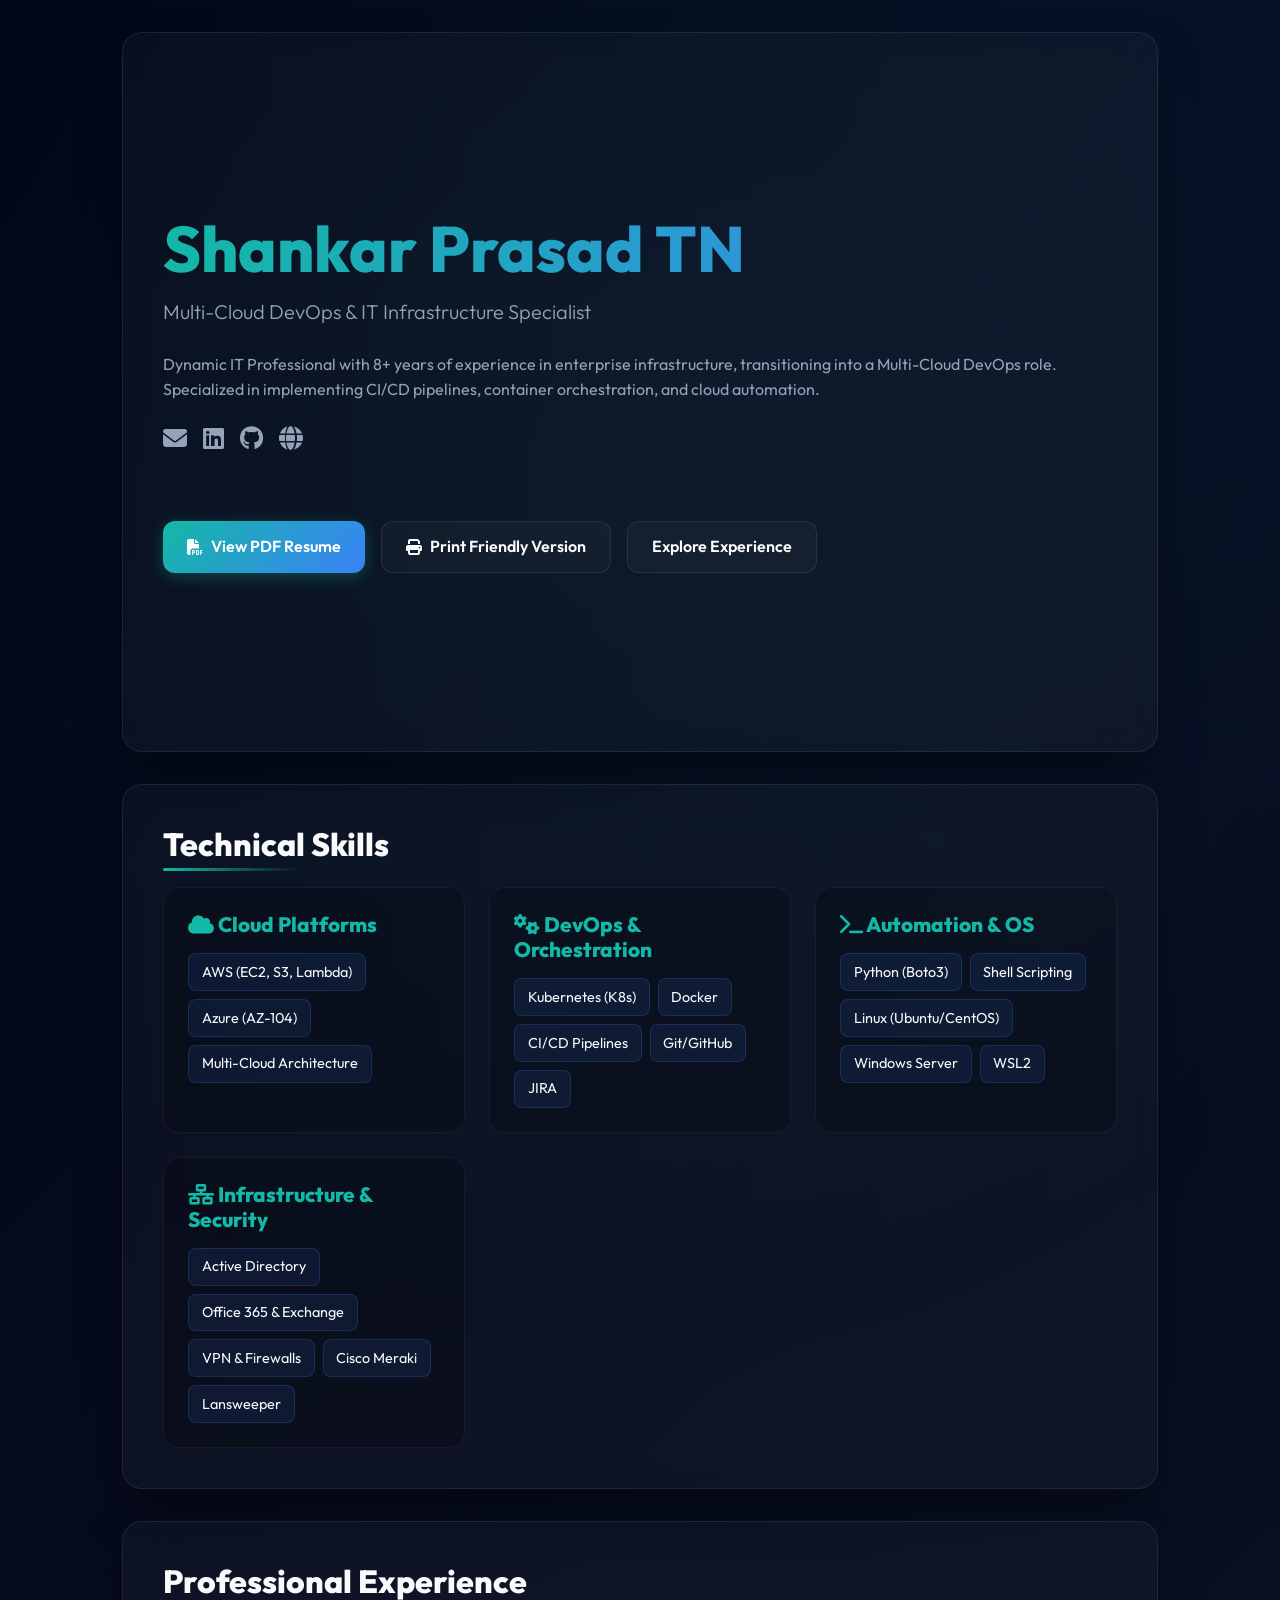
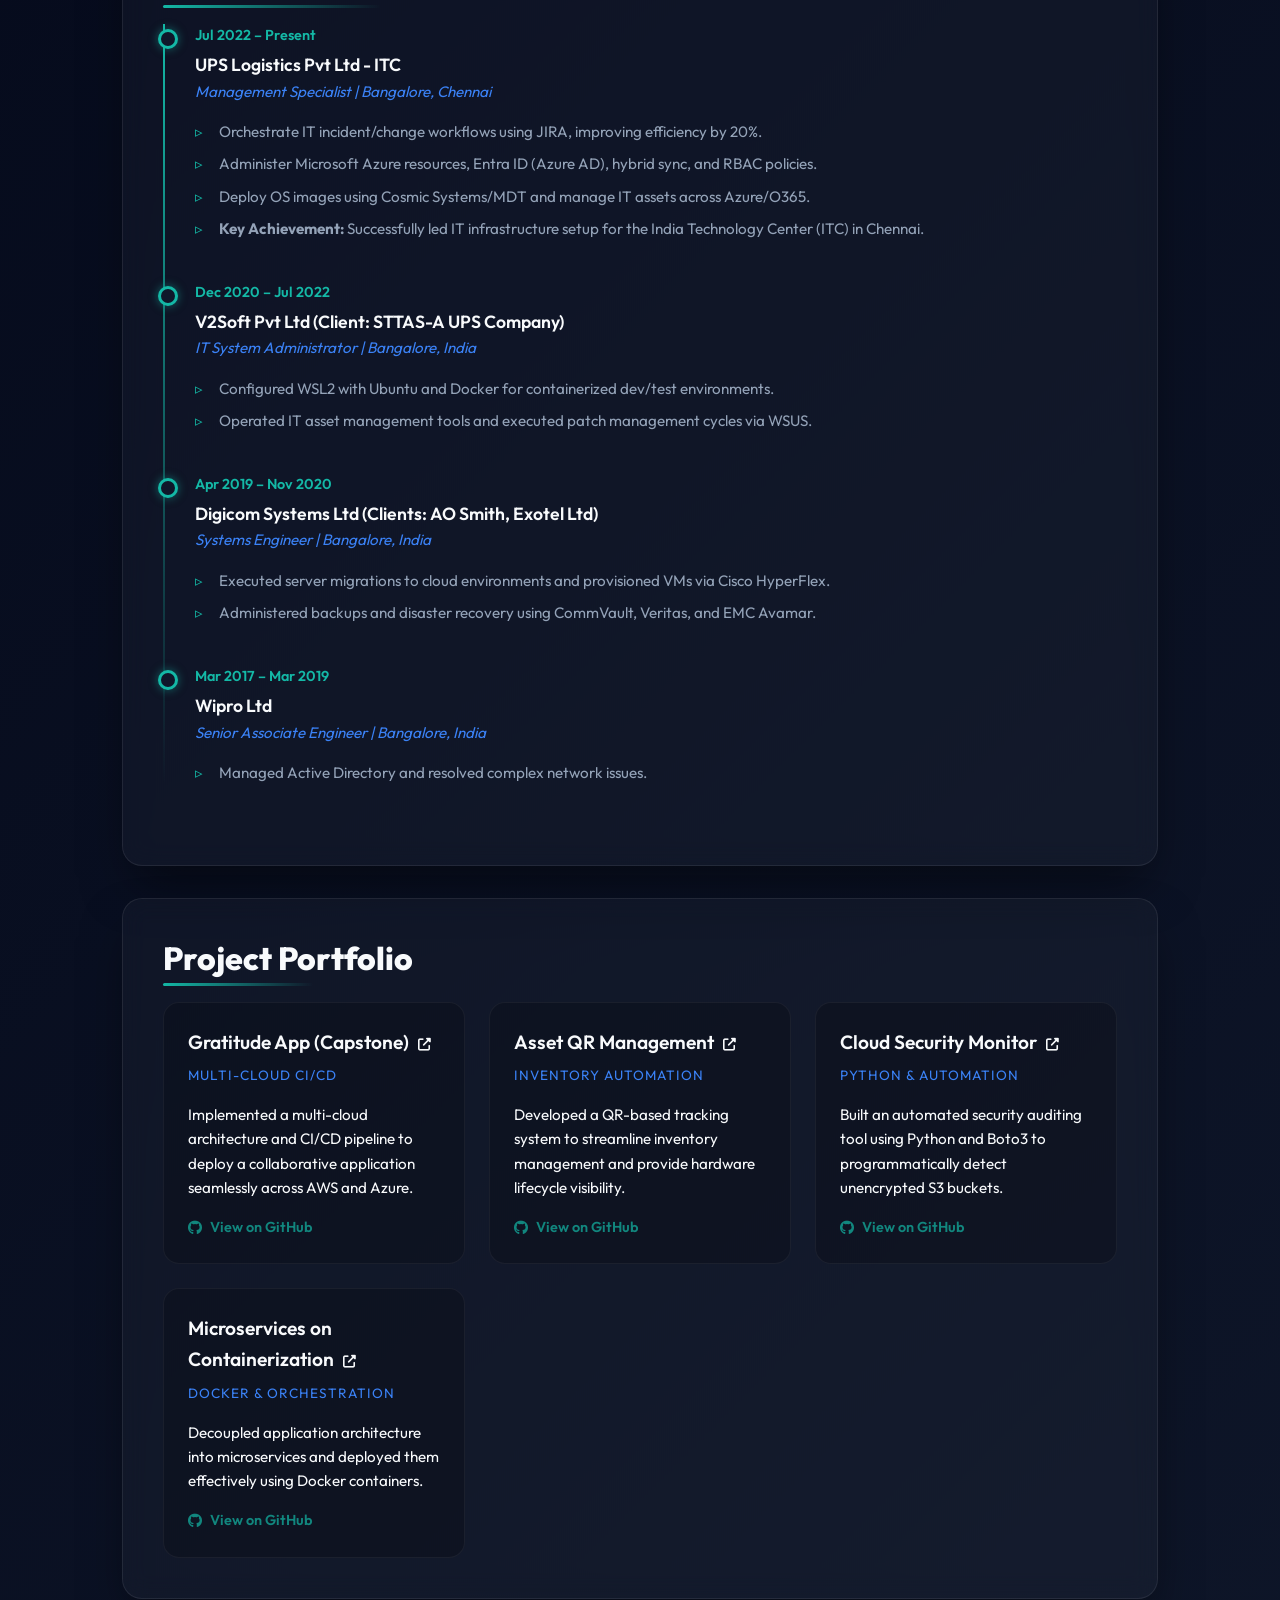
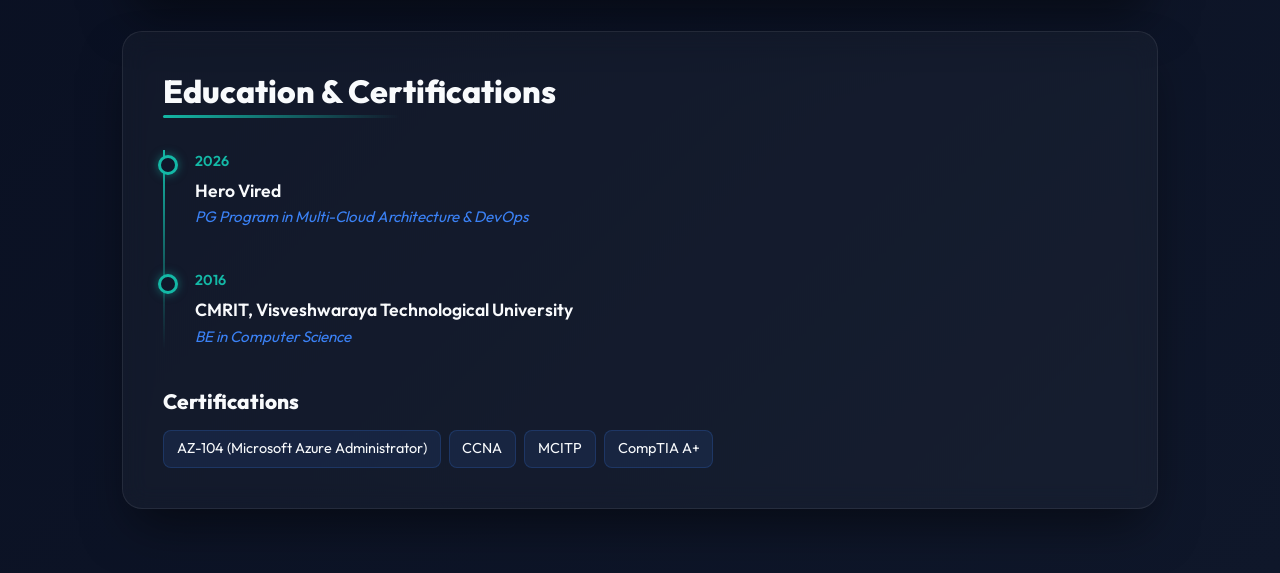
==== index.html @ e8462f3e "feat: add explicit View on GitHub text to project cards" ====
<!DOCTYPE html>
<html lang="en">
<head>
    <meta charset="UTF-8">
    <meta name="viewport" content="width=device-width, initial-scale=1.0">
    <title>Shankar Prasad TN - Multi-Cloud DevOps Professional</title>
    <meta name="description" content="Portfolio and Resume of Shankar Prasad TN, specialized in Multi-Cloud Architecture and DevOps.">
    <link rel="stylesheet" href="style.css">
    <link rel="stylesheet" href="https://cdnjs.cloudflare.com/ajax/libs/font-awesome/6.4.0/css/all.min.css">
</head>
<body>
    <div class="bg-glow"></div>

    <div class="container">
        <!-- Hero Section -->
        <header class="hero glass-card" id="home">
            <h1>Shankar Prasad TN</h1>
            <div class="subtitle">Multi-Cloud DevOps & IT Infrastructure Specialist</div>
            
            <p>Dynamic IT Professional with 8+ years of experience in enterprise infrastructure, transitioning into a Multi-Cloud DevOps role. Specialized in implementing CI/CD pipelines, container orchestration, and cloud automation.</p>
            
            <div class="social-links">
                <a href="mailto:shankarprasadtn@gmail.com" title="Email"><i class="fas fa-envelope"></i></a>
                <a href="https://linkedin.com/in/shankar-prasad-34853288" target="_blank" title="LinkedIn"><i class="fab fa-linkedin"></i></a>
                <a href="https://github.com/shankarprasadtn" target="_blank" title="GitHub"><i class="fab fa-github"></i></a>
                <a href="https://shankarprasadtn.xyz" target="_blank" title="Website"><i class="fas fa-globe"></i></a>
            </div>

            <div class="btn-group">
                <a href="shankar_prasad_resume.pdf" class="btn btn-primary" target="_blank"><i class="fas fa-file-pdf" style="margin-right: 8px;"></i> View PDF Resume</a>
                <a href="printable_resume.html" class="btn btn-secondary" target="_blank"><i class="fas fa-print" style="margin-right: 8px;"></i> Print Friendly Version</a>
                <a href="#experience" class="btn btn-secondary">Explore Experience</a>
            </div>
        </header>

        <!-- Skills Section -->
        <section id="skills" class="glass-card">
            <h2>Technical Skills</h2>
            <div class="skills-grid">
                
                <div class="skill-category">
                    <h3><i class="fas fa-cloud"></i> Cloud Platforms</h3>
                    <div class="skill-list">
                        <span class="skill-tag">AWS (EC2, S3, Lambda)</span>
                        <span class="skill-tag">Azure (AZ-104)</span>
                        <span class="skill-tag">Multi-Cloud Architecture</span>
                    </div>
                </div>

                <div class="skill-category">
                    <h3><i class="fas fa-cogs"></i> DevOps & Orchestration</h3>
                    <div class="skill-list">
                        <span class="skill-tag">Kubernetes (K8s)</span>
                        <span class="skill-tag">Docker</span>
                        <span class="skill-tag">CI/CD Pipelines</span>
                        <span class="skill-tag">Git/GitHub</span>
                        <span class="skill-tag">JIRA</span>
                    </div>
                </div>

                <div class="skill-category">
                    <h3><i class="fas fa-terminal"></i> Automation & OS</h3>
                    <div class="skill-list">
                        <span class="skill-tag">Python (Boto3)</span>
                        <span class="skill-tag">Shell Scripting</span>
                        <span class="skill-tag">Linux (Ubuntu/CentOS)</span>
                        <span class="skill-tag">Windows Server</span>
                        <span class="skill-tag">WSL2</span>
                    </div>
                </div>

                <div class="skill-category">
                    <h3><i class="fas fa-network-wired"></i> Infrastructure & Security</h3>
                    <div class="skill-list">
                        <span class="skill-tag">Active Directory</span>
                        <span class="skill-tag">Office 365 & Exchange</span>
                        <span class="skill-tag">VPN & Firewalls</span>
                        <span class="skill-tag">Cisco Meraki</span>
                        <span class="skill-tag">Lansweeper</span>
                    </div>
                </div>
            </div>
        </section>

        <!-- Experience Timeline -->
        <section id="experience" class="glass-card">
            <h2>Professional Experience</h2>
            <div class="timeline">
                
                <div class="timeline-item">
                    <div class="timeline-date">Jul 2022 – Present</div>
                    <div class="timeline-company">UPS Logistics Pvt Ltd - ITC</div>
                    <div class="timeline-role">Management Specialist | Bangalore, Chennai</div>
                    <ul>
                        <li>Orchestrate IT incident/change workflows using JIRA, improving efficiency by 20%.</li>
                        <li>Administer Microsoft Azure resources, Entra ID (Azure AD), hybrid sync, and RBAC policies.</li>
                        <li>Deploy OS images using Cosmic Systems/MDT and manage IT assets across Azure/O365.</li>
                        <li><strong>Key Achievement:</strong> Successfully led IT infrastructure setup for the India Technology Center (ITC) in Chennai.</li>
                    </ul>
                </div>

                <div class="timeline-item">
                    <div class="timeline-date">Dec 2020 – Jul 2022</div>
                    <div class="timeline-company">V2Soft Pvt Ltd (Client: STTAS-A UPS Company)</div>
                    <div class="timeline-role">IT System Administrator | Bangalore, India</div>
                    <ul>
                        <li>Configured WSL2 with Ubuntu and Docker for containerized dev/test environments.</li>
                        <li>Operated IT asset management tools and executed patch management cycles via WSUS.</li>
                    </ul>
                </div>

                <div class="timeline-item">
                    <div class="timeline-date">Apr 2019 – Nov 2020</div>
                    <div class="timeline-company">Digicom Systems Ltd (Clients: AO Smith, Exotel Ltd)</div>
                    <div class="timeline-role">Systems Engineer | Bangalore, India</div>
                    <ul>
                        <li>Executed server migrations to cloud environments and provisioned VMs via Cisco HyperFlex.</li>
                        <li>Administered backups and disaster recovery using CommVault, Veritas, and EMC Avamar.</li>
                    </ul>
                </div>

                <div class="timeline-item">
                    <div class="timeline-date">Mar 2017 – Mar 2019</div>
                    <div class="timeline-company">Wipro Ltd</div>
                    <div class="timeline-role">Senior Associate Engineer | Bangalore, India</div>
                    <ul>
                        <li>Managed Active Directory and resolved complex network issues.</li>
                    </ul>
                </div>

            </div>
        </section>

        <!-- Projects Section -->
        <section id="projects" class="glass-card">
            <h2>Project Portfolio</h2>
            <div class="projects-grid">
                
                <a href="https://github.com/shankarprasadtn/Capstone_GratitudeAPP" target="_blank" class="project-link">
                    <div class="project-card">
                        <div class="project-title">Gratitude App (Capstone) <i class="fas fa-external-link-alt" style="font-size: 0.8rem; margin-left: 5px;"></i></div>
                        <div class="project-tech">Multi-Cloud CI/CD</div>
                        <div class="project-desc">Implemented a multi-cloud architecture and CI/CD pipeline to deploy a collaborative application seamlessly across AWS and Azure.</div>
                        <div class="project-footer"><i class="fab fa-github"></i> View on GitHub</div>
                    </div>
                </a>

                <a href="https://github.com/shankarprasadtn/asset_QR_V1.2.3_final" target="_blank" class="project-link">
                    <div class="project-card">
                        <div class="project-title">Asset QR Management <i class="fas fa-external-link-alt" style="font-size: 0.8rem; margin-left: 5px;"></i></div>
                        <div class="project-tech">Inventory Automation</div>
                        <div class="project-desc">Developed a QR-based tracking system to streamline inventory management and provide hardware lifecycle visibility.</div>
                        <div class="project-footer"><i class="fab fa-github"></i> View on GitHub</div>
                    </div>
                </a>

                <a href="https://github.com/shankarprasadtn/Monitor-Unencrypted-S3-Buckets-Using-AWS-Lambda-and-Boto3" target="_blank" class="project-link">
                    <div class="project-card">
                        <div class="project-title">Cloud Security Monitor <i class="fas fa-external-link-alt" style="font-size: 0.8rem; margin-left: 5px;"></i></div>
                        <div class="project-tech">Python & Automation</div>
                        <div class="project-desc">Built an automated security auditing tool using Python and Boto3 to programmatically detect unencrypted S3 buckets.</div>
                        <div class="project-footer"><i class="fab fa-github"></i> View on GitHub</div>
                    </div>
                </a>

                <a href="https://github.com/shankarprasadtn/Microservices-on-Containerization" target="_blank" class="project-link">
                    <div class="project-card">
                        <div class="project-title">Microservices on Containerization <i class="fas fa-external-link-alt" style="font-size: 0.8rem; margin-left: 5px;"></i></div>
                        <div class="project-tech">Docker & Orchestration</div>
                        <div class="project-desc">Decoupled application architecture into microservices and deployed them effectively using Docker containers.</div>
                        <div class="project-footer"><i class="fab fa-github"></i> View on GitHub</div>
                    </div>
                </a>

            </div>
        </section>

        <!-- Education -->
        <section id="education" class="glass-card">
            <h2>Education & Certifications</h2>
            <div class="timeline" style="margin-top: 1rem;">
                <div class="timeline-item">
                    <div class="timeline-date">2026</div>
                    <div class="timeline-company">Hero Vired</div>
                    <div class="timeline-role">PG Program in Multi-Cloud Architecture & DevOps</div>
                </div>
                <div class="timeline-item">
                    <div class="timeline-date">2016</div>
                    <div class="timeline-company">CMRIT, Visveshwaraya Technological University</div>
                    <div class="timeline-role">BE in Computer Science</div>
                </div>
            </div>
            
            <h3 style="margin-top: 1.5rem; margin-bottom: 1rem;">Certifications</h3>
            <div class="skill-list">
                <span class="skill-tag">AZ-104 (Microsoft Azure Administrator)</span>
                <span class="skill-tag">CCNA</span>
                <span class="skill-tag">MCITP</span>
                <span class="skill-tag">CompTIA A+</span>
            </div>
        </section>

    </div>
</body>
</html>
---- style.css ----
@import url('https://fonts.googleapis.com/css2?family=Outfit:wght@300;400;600;800&display=swap');

:root {
    --bg-dark: #0f172a;
    --bg-darker: #020617;
    --accent-primary: #14b8a6;
    --accent-secondary: #3b82f6;
    --text-main: #f8fafc;
    --text-muted: #94a3b8;
    --glass-bg: rgba(255, 255, 255, 0.03);
    --glass-border: rgba(255, 255, 255, 0.08);
}

* {
    margin: 0;
    padding: 0;
    box-sizing: border-box;
}

body {
    font-family: 'Outfit', sans-serif;
    background: linear-gradient(135deg, var(--bg-darker) 0%, var(--bg-dark) 100%);
    color: var(--text-main);
    line-height: 1.6;
    min-height: 100vh;
    overflow-x: hidden;
}

/* Background animated glow */
.bg-glow {
    position: fixed;
    top: -50%;
    left: -50%;
    width: 200%;
    height: 200%;
    background: radial-gradient(circle at 50% 50%, rgba(20, 184, 166, 0.05), transparent 60%),
                radial-gradient(circle at 80% 20%, rgba(59, 130, 246, 0.05), transparent 50%);
    z-index: -1;
    pointer-events: none;
    animation: pulseGlow 15s ease-in-out infinite alternate;
}

@keyframes pulseGlow {
    0% { transform: scale(1); }
    100% { transform: scale(1.1); }
}

.container {
    max-width: 1100px;
    margin: 0 auto;
    padding: 2rem;
}

/* Glassmorphism Cards */
.glass-card {
    background: var(--glass-bg);
    backdrop-filter: blur(12px);
    -webkit-backdrop-filter: blur(12px);
    border: 1px solid var(--glass-border);
    border-radius: 20px;
    padding: 2.5rem;
    margin-bottom: 2rem;
    box-shadow: 0 25px 50px -12px rgba(0, 0, 0, 0.5);
    transition: transform 0.3s ease, box-shadow 0.3s ease;
}

.glass-card:hover {
    transform: translateY(-5px);
    box-shadow: 0 30px 60px -12px rgba(0, 0, 0, 0.6);
    border-color: rgba(255, 255, 255, 0.15);
}

/* Typography */
h1, h2, h3 {
    font-weight: 800;
    line-height: 1.2;
}

h1 {
    font-size: 4rem;
    background: linear-gradient(to right, var(--accent-primary), var(--accent-secondary));
    -webkit-background-clip: text;
    -webkit-text-fill-color: transparent;
    margin-bottom: 0.5rem;
}

h2 {
    font-size: 2rem;
    margin-bottom: 1.5rem;
    display: inline-block;
    position: relative;
}

h2::after {
    content: '';
    position: absolute;
    bottom: -8px;
    left: 0;
    width: 60%;
    height: 3px;
    background: linear-gradient(to right, var(--accent-primary), transparent);
    border-radius: 2px;
}

h3 {
    font-size: 1.3rem;
    color: var(--text-main);
    margin-bottom: 0.25rem;
}

.subtitle {
    font-size: 1.25rem;
    color: var(--text-muted);
    font-weight: 300;
    margin-bottom: 1.5rem;
}

p {
    color: var(--text-muted);
    margin-bottom: 1rem;
}

/* Buttons and Links */
.btn-group {
    display: flex;
    gap: 1rem;
    margin-top: 2rem;
}

.btn {
    display: inline-flex;
    align-items: center;
    padding: 0.75rem 1.5rem;
    border-radius: 12px;
    font-weight: 600;
    text-decoration: none;
    transition: all 0.3s ease;
    cursor: pointer;
}

.btn-primary {
    background: linear-gradient(135deg, var(--accent-primary), var(--accent-secondary));
    color: white;
    border: none;
    box-shadow: 0 4px 15px rgba(20, 184, 166, 0.3);
}

.btn-primary:hover {
    box-shadow: 0 8px 25px rgba(20, 184, 166, 0.5);
    transform: translateY(-2px);
}

.btn-secondary {
    background: var(--glass-bg);
    color: var(--text-main);
    border: 1px solid var(--glass-border);
}

.btn-secondary:hover {
    background: rgba(255, 255, 255, 0.08);
    transform: translateY(-2px);
}

/* Social Links */
.social-links {
    display: flex;
    gap: 1rem;
    margin-bottom: 2rem;
}

.social-links a {
    color: var(--text-muted);
    font-size: 1.5rem;
    transition: color 0.3s ease;
    text-decoration: none;
}

.social-links a:hover {
    color: var(--accent-primary);
}

/* Header Section */
.hero {
    display: flex;
    flex-direction: column;
    justify-content: center;
    min-height: 80vh;
}

/* Skills Grid */
.skills-grid {
    display: grid;
    grid-template-columns: repeat(auto-fill, minmax(300px, 1fr));
    gap: 1.5rem;
}

.skill-category {
    background: rgba(0, 0, 0, 0.2);
    padding: 1.5rem;
    border-radius: 16px;
    border: 1px solid rgba(255,255,255,0.05);
}

.skill-category h3 {
    margin-bottom: 1rem;
    color: var(--accent-primary);
}

.skill-list {
    display: flex;
    flex-wrap: wrap;
    gap: 0.5rem;
}

.skill-tag {
    background: rgba(59, 130, 246, 0.1);
    color: var(--text-main);
    padding: 0.4rem 0.8rem;
    border-radius: 8px;
    font-size: 0.9rem;
    border: 1px solid rgba(59, 130, 246, 0.2);
    transition: all 0.3s ease;
}

.skill-tag:hover {
    background: rgba(59, 130, 246, 0.3);
    transform: translateY(-2px);
}

/* Timeline */
.timeline {
    position: relative;
    padding-left: 2rem;
}

.timeline::before {
    content: '';
    position: absolute;
    left: 0;
    top: 0;
    bottom: 0;
    width: 2px;
    background: linear-gradient(to bottom, var(--accent-primary), transparent);
}

.timeline-item {
    position: relative;
    margin-bottom: 2.5rem;
}

.timeline-item::before {
    content: '';
    position: absolute;
    left: -37px;
    top: 5px;
    width: 14px;
    height: 14px;
    border-radius: 50%;
    background: var(--bg-dark);
    border: 3px solid var(--accent-primary);
    box-shadow: 0 0 10px rgba(20, 184, 166, 0.5);
}

.timeline-date {
    font-size: 0.9rem;
    color: var(--accent-primary);
    font-weight: 600;
    margin-bottom: 0.25rem;
}

.timeline-company {
    color: var(--text-main);
    font-weight: 600;
    font-size: 1.1rem;
}

.timeline-role {
    color: var(--accent-secondary);
    font-size: 0.95rem;
    margin-bottom: 1rem;
    font-style: italic;
}

.timeline-item ul {
    list-style-type: none;
    color: var(--text-muted);
}

.timeline-item ul li {
    position: relative;
    padding-left: 1.5rem;
    margin-bottom: 0.5rem;
    font-size: 0.95rem;
}

.timeline-item ul li::before {
    content: '▹';
    position: absolute;
    left: 0;
    color: var(--accent-primary);
}

/* Projects Grid */
.projects-grid {
    display: grid;
    grid-template-columns: repeat(auto-fill, minmax(300px, 1fr));
    gap: 1.5rem;
}

.project-link {
    text-decoration: none;
    color: inherit;
    display: block;
    height: 100%;
}

.project-card {
    background: rgba(0, 0, 0, 0.2);
    padding: 1.5rem;
    border-radius: 16px;
    border: 1px solid rgba(255,255,255,0.05);
    transition: all 0.4s cubic-bezier(0.175, 0.885, 0.32, 1.275);
    height: 100%;
    display: flex;
    flex-direction: column;
}

.project-card:hover {
    transform: translateY(-8px) scale(1.02);
    border-color: var(--accent-primary);
    background: rgba(0, 0, 0, 0.5);
    box-shadow: 0 15px 35px -10px rgba(20, 184, 166, 0.5), 0 0 20px rgba(20, 184, 166, 0.2) inset;
}

.project-title {
    color: var(--text-main);
    font-size: 1.2rem;
    font-weight: 600;
    margin-bottom: 0.5rem;
}

.project-tech {
    color: var(--accent-secondary);
    font-size: 0.85rem;
    margin-bottom: 1rem;
    text-transform: uppercase;
    letter-spacing: 1px;
}

.project-desc {
    font-size: 0.95rem;
    flex-grow: 1;
}

.project-footer {
    margin-top: auto;
    padding-top: 1rem;
    font-size: 0.9rem;
    color: var(--accent-primary);
    font-weight: 600;
    display: flex;
    align-items: center;
    gap: 0.5rem;
    opacity: 0.7;
    transition: opacity 0.3s ease;
}

.project-card:hover .project-footer {
    opacity: 1;
    text-shadow: 0 0 8px rgba(20, 184, 166, 0.4);
}

/* Responsive */
@media (max-width: 768px) {
    h1 {
        font-size: 2.5rem;
    }
    
    .container {
        padding: 1rem;
    }
    
    .glass-card {
        padding: 1.5rem;
    }
    
    .btn-group {
        flex-direction: column;
    }
}
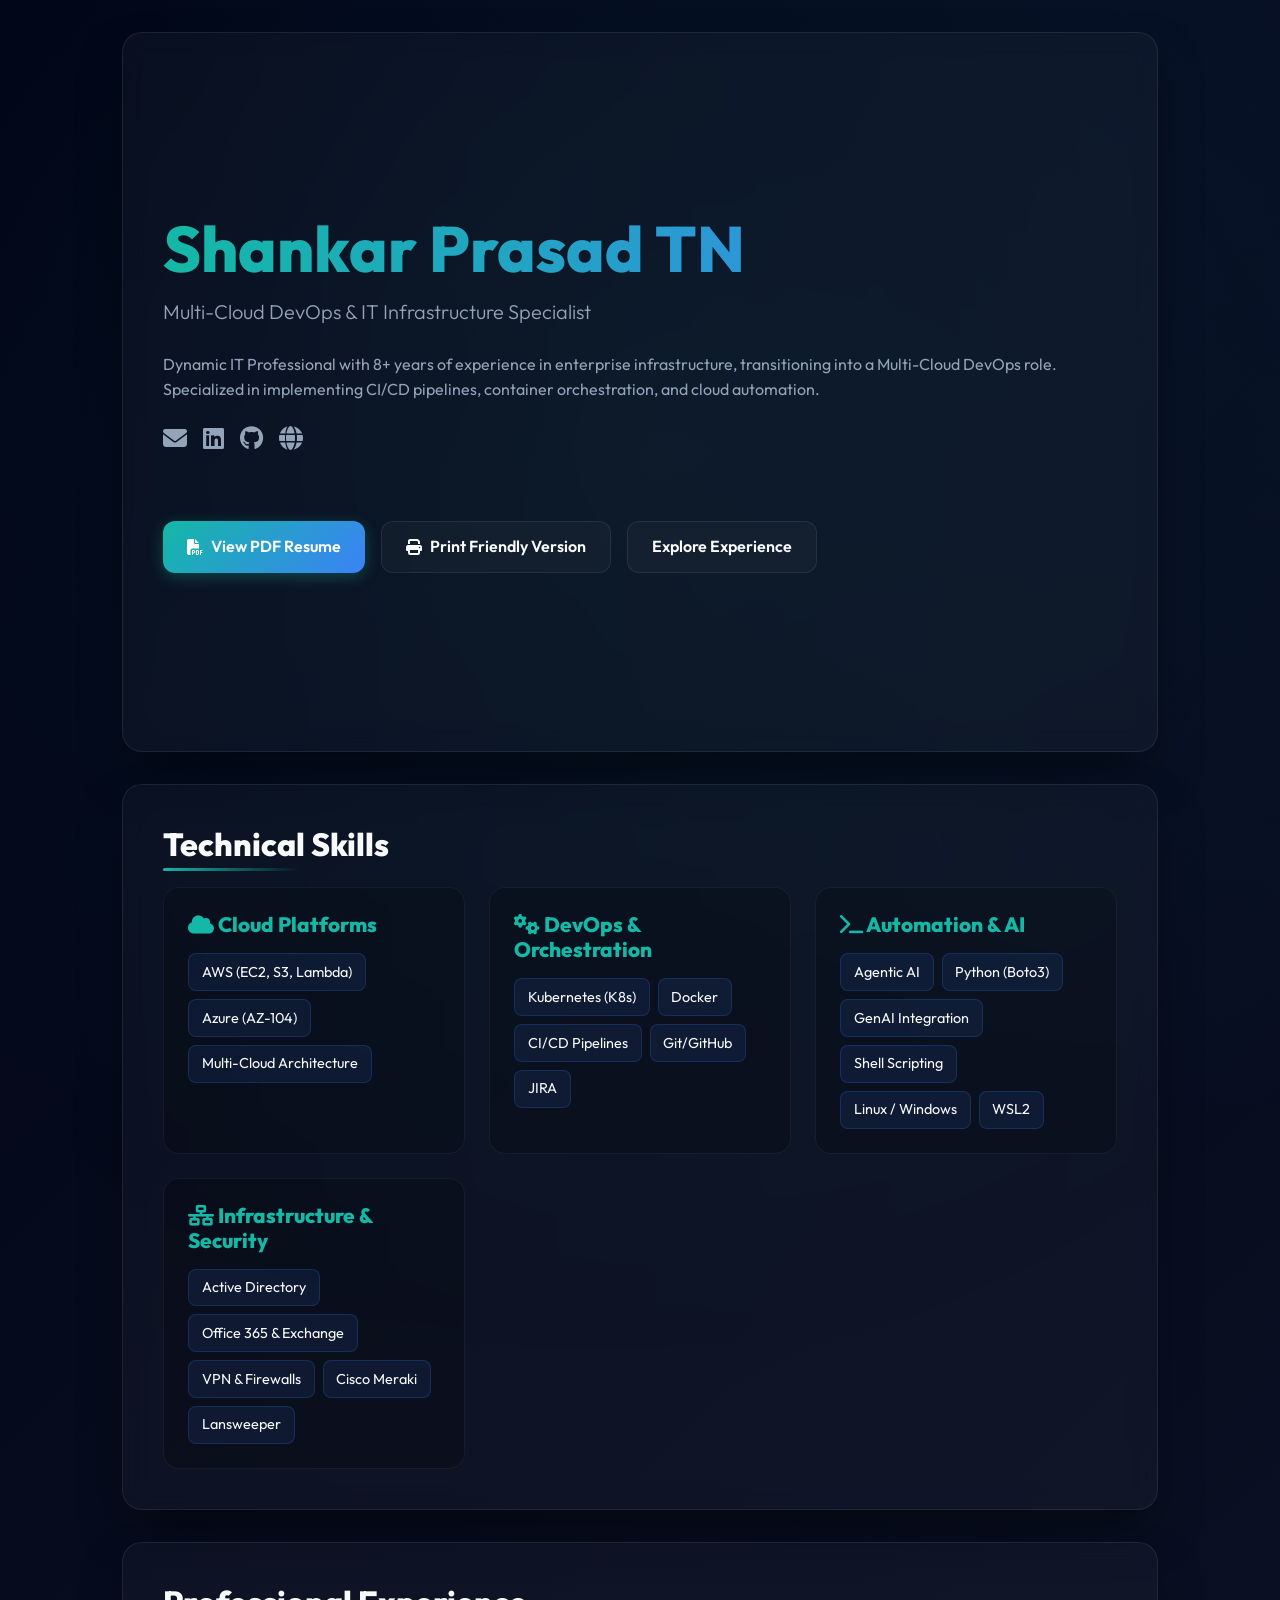
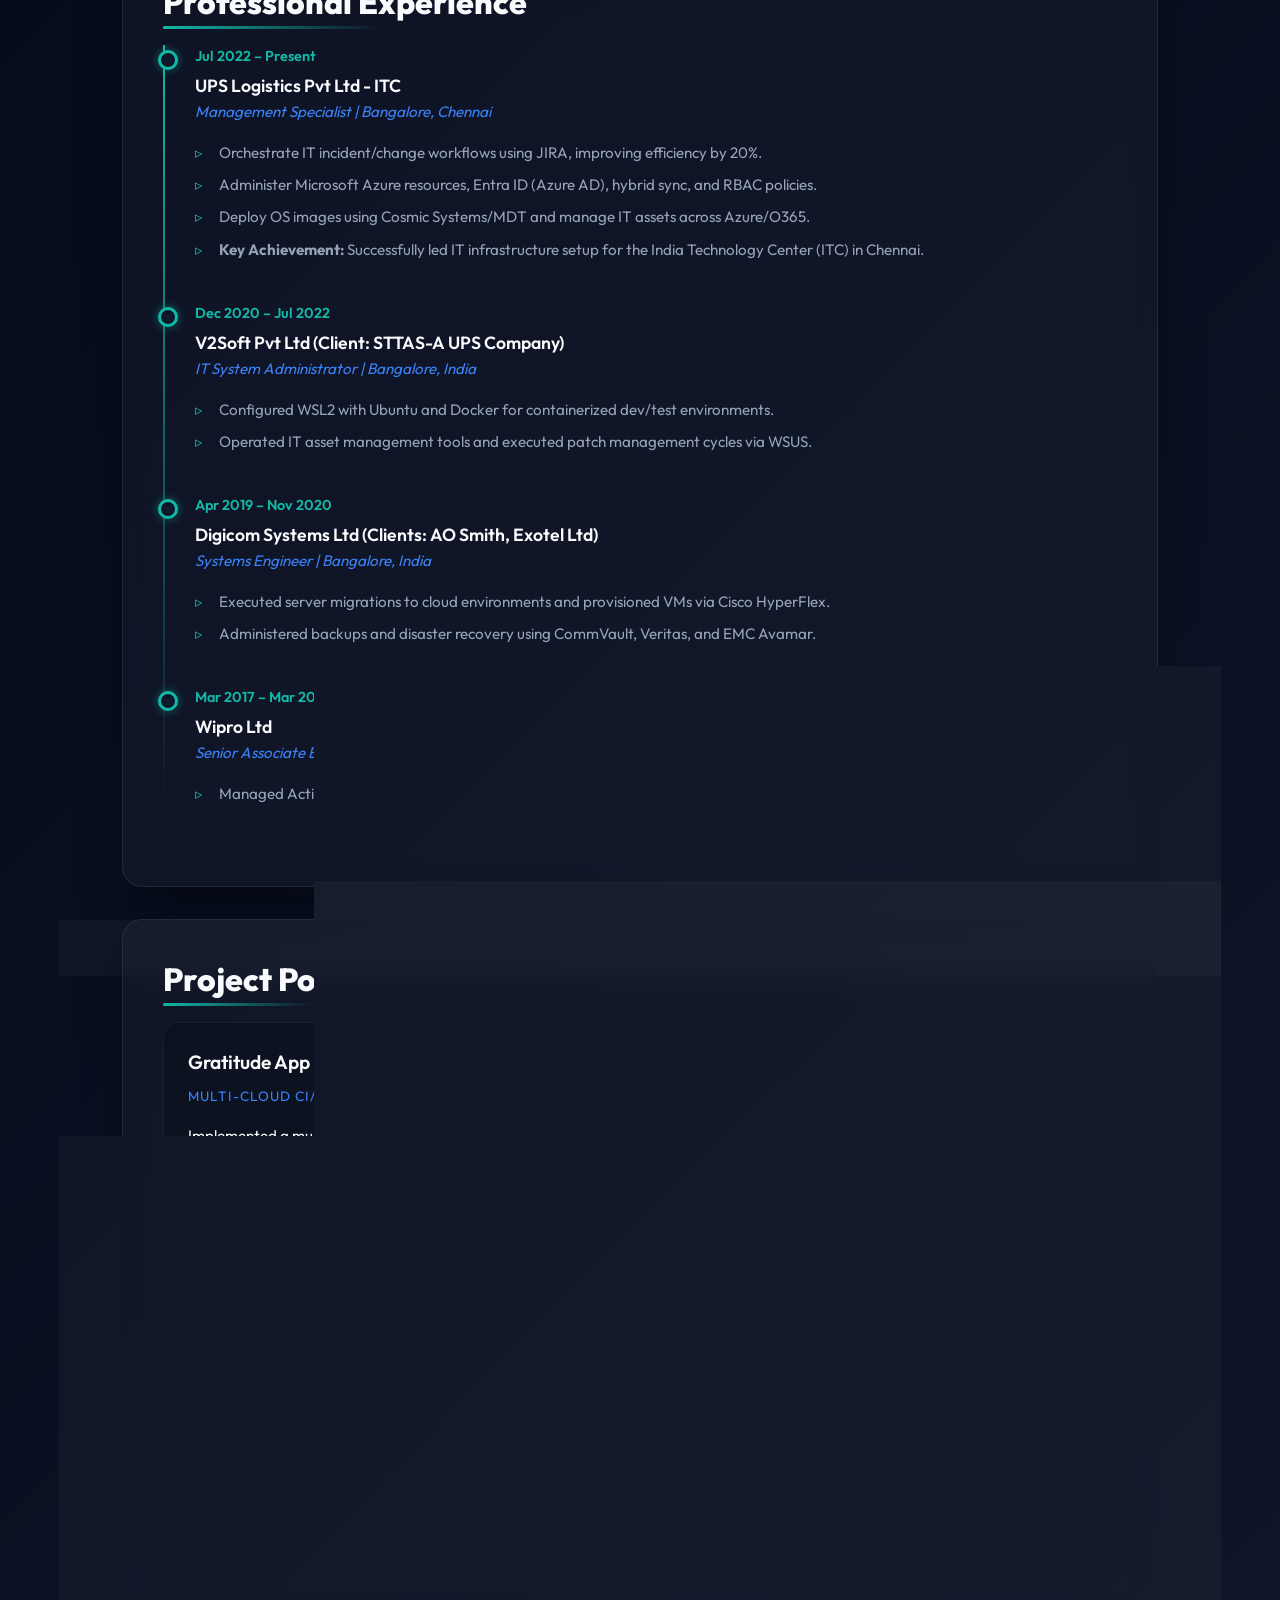
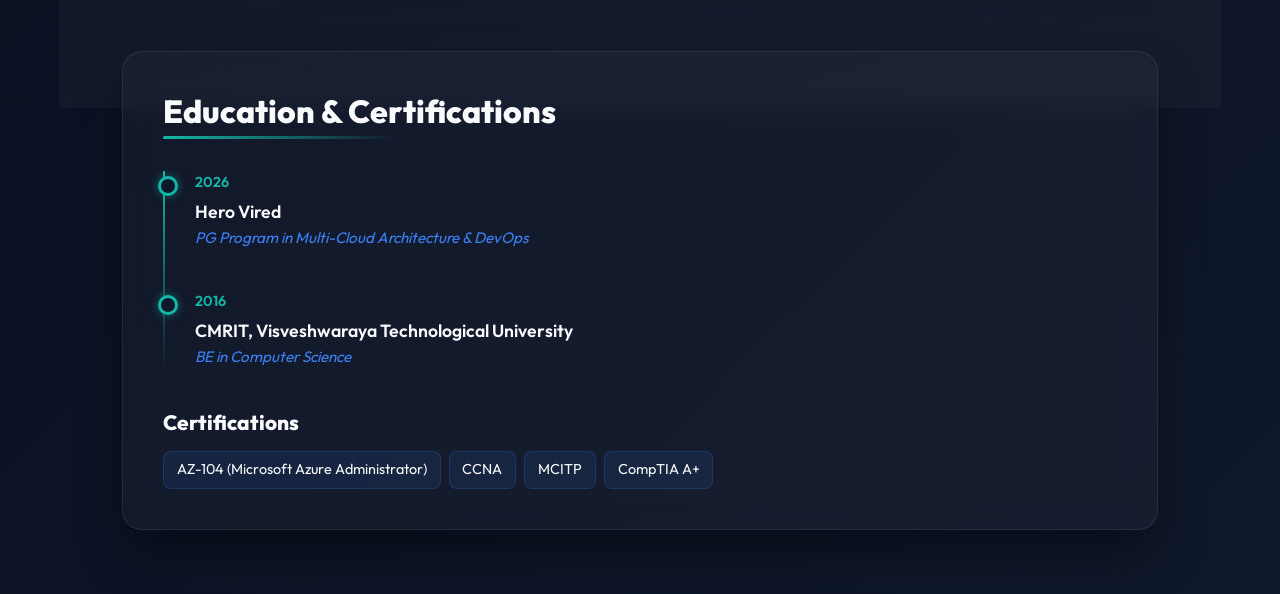
==== commit e282c026: "feat: add agentic ai skills to resume and portfolio" ====
--- a/index.html
+++ b/index.html
@@ -59,12 +59,13 @@
                 </div>
 
                 <div class="skill-category">
-                    <h3><i class="fas fa-terminal"></i> Automation & OS</h3>
-                    <div class="skill-list">
+                    <h3><i class="fas fa-terminal"></i> Automation & AI</h3>
+                    <div class="skill-list">
+                        <span class="skill-tag">Agentic AI</span>
                         <span class="skill-tag">Python (Boto3)</span>
+                        <span class="skill-tag">GenAI Integration</span>
                         <span class="skill-tag">Shell Scripting</span>
-                        <span class="skill-tag">Linux (Ubuntu/CentOS)</span>
-                        <span class="skill-tag">Windows Server</span>
+                        <span class="skill-tag">Linux / Windows</span>
                         <span class="skill-tag">WSL2</span>
                     </div>
                 </div>
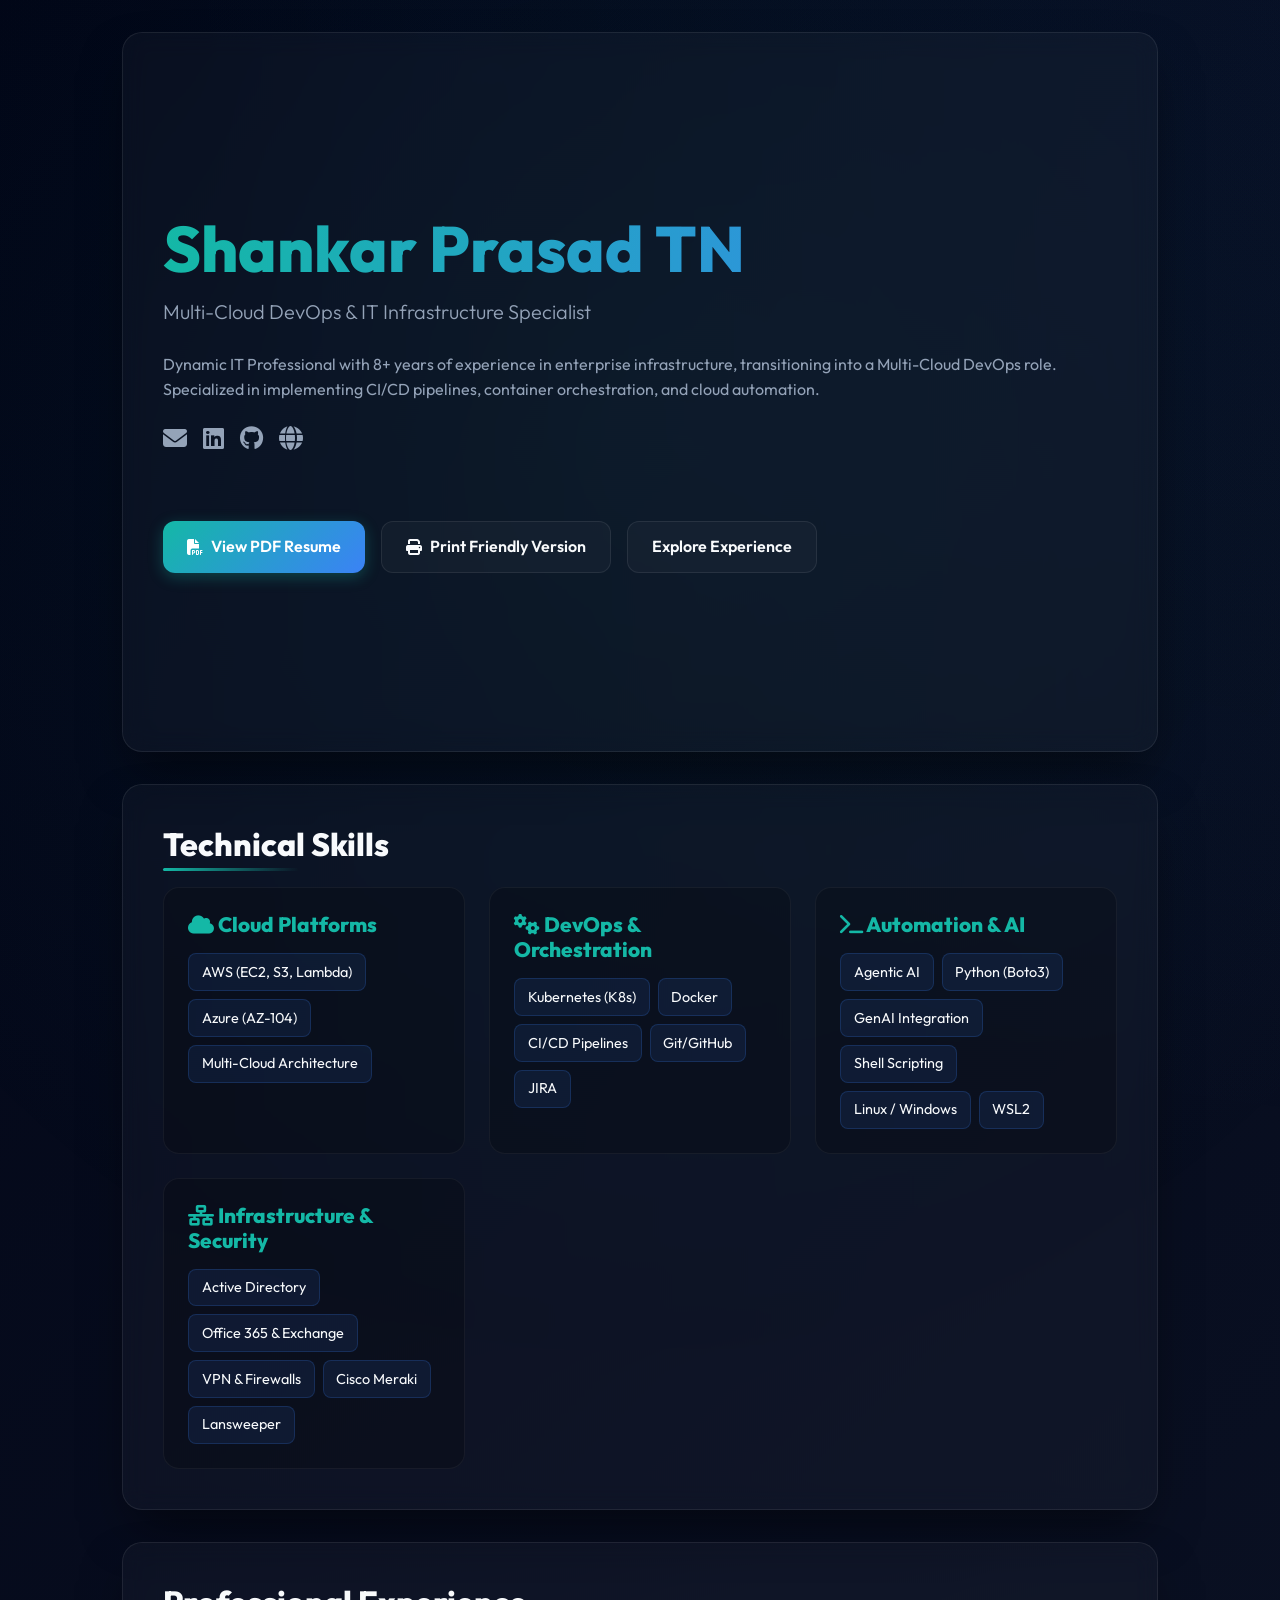
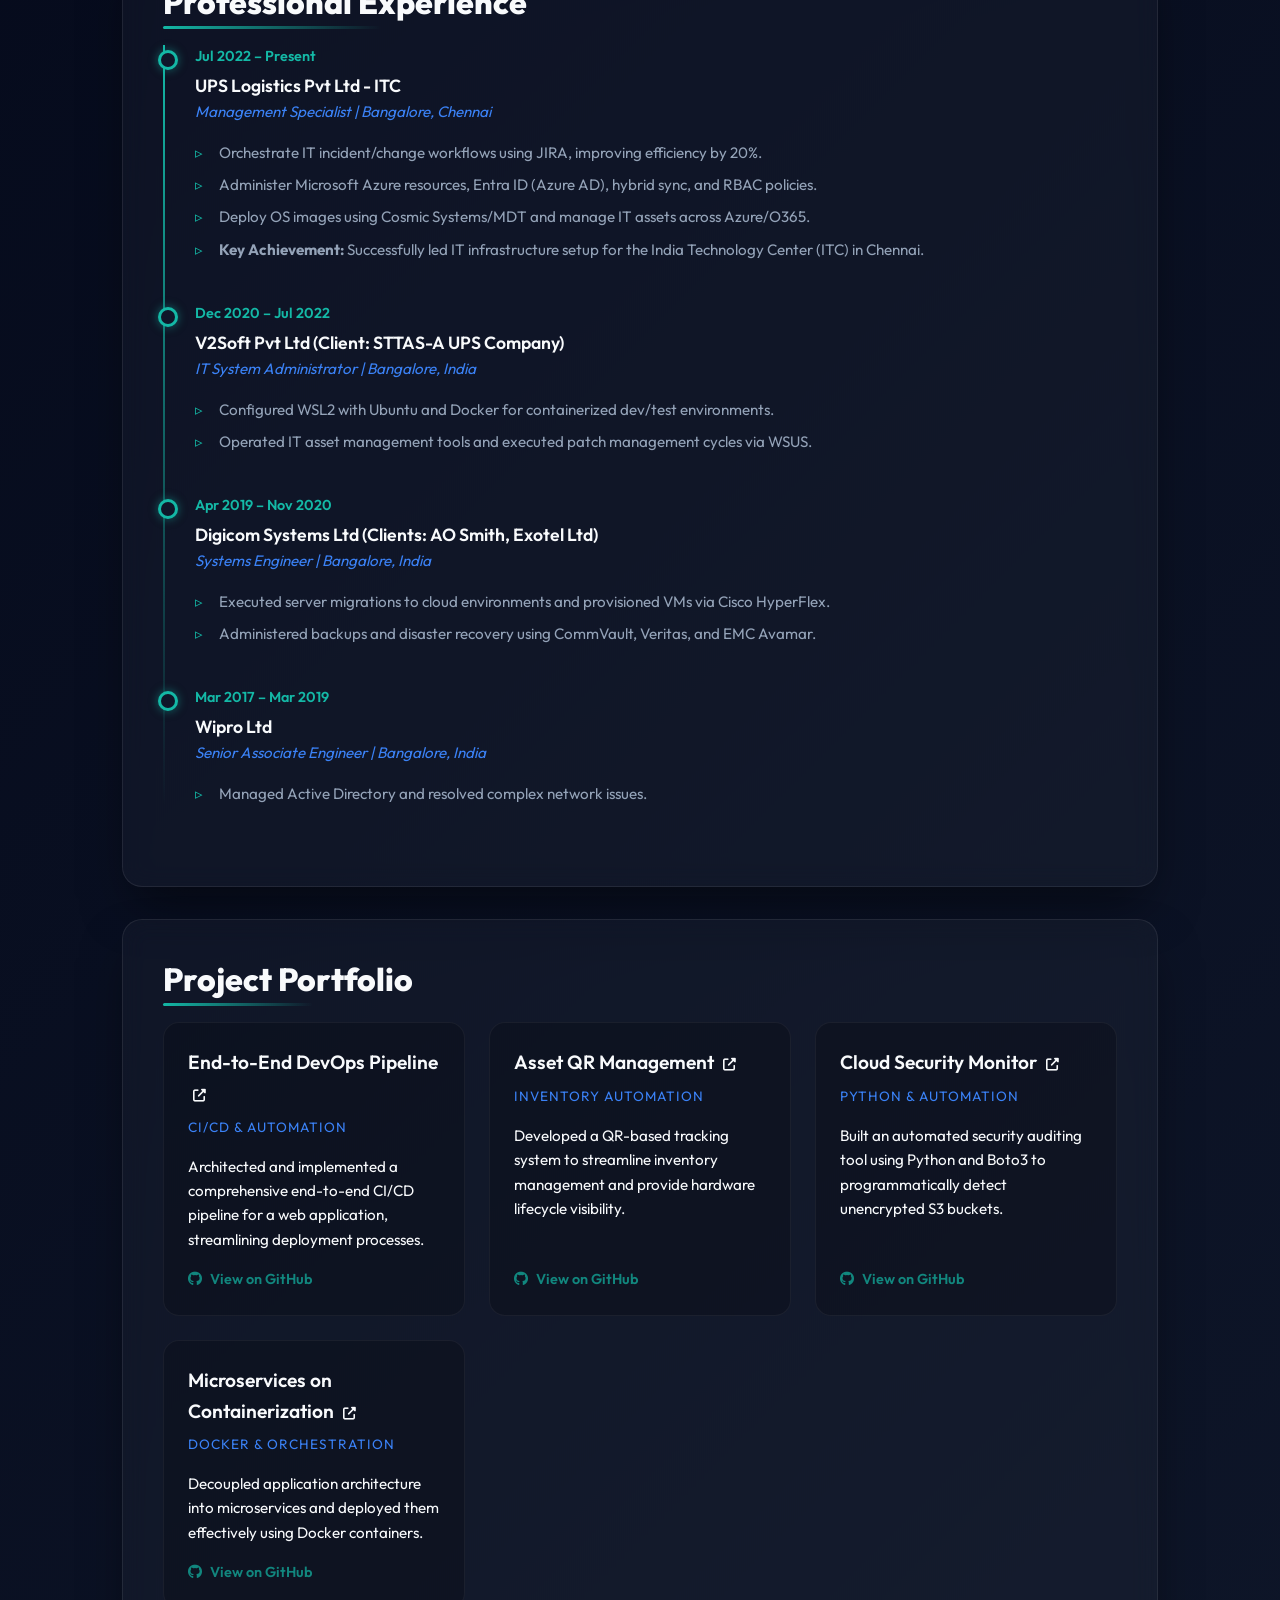
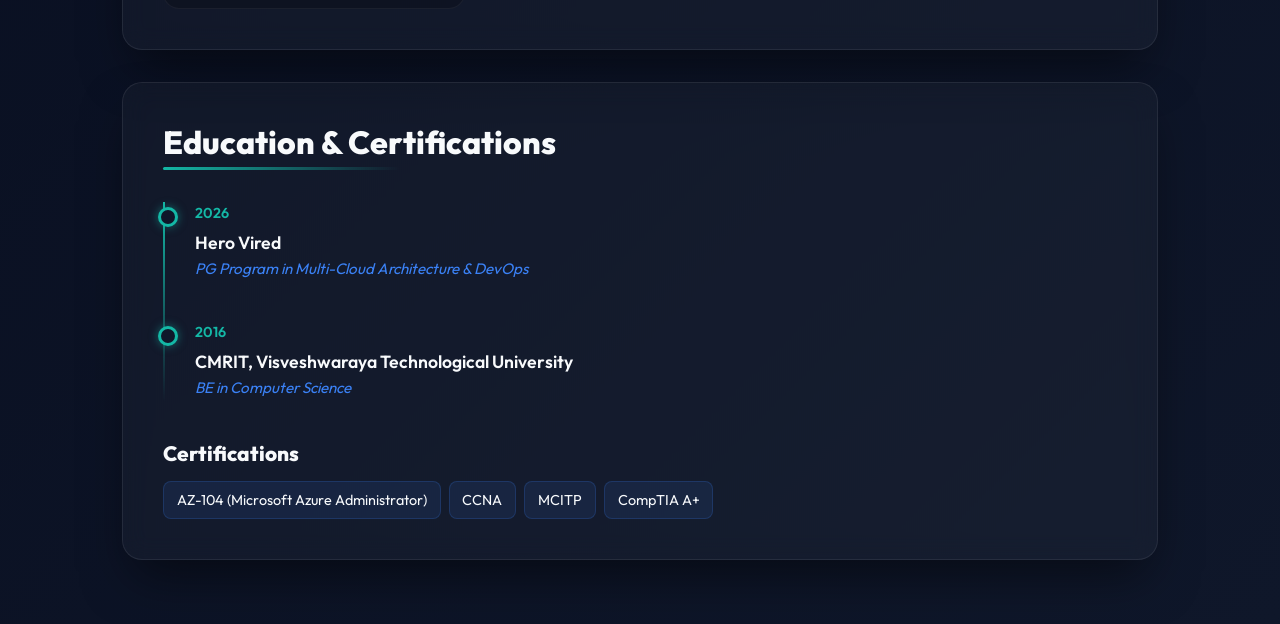
==== commit 3bf2b3f6: "feat: replace Gratitude App with End-to-End DevOps Pipeline project" ====
--- a/index.html
+++ b/index.html
@@ -137,11 +137,11 @@
             <h2>Project Portfolio</h2>
             <div class="projects-grid">
                 
-                <a href="https://github.com/shankarprasadtn/Capstone_GratitudeAPP" target="_blank" class="project-link">
-                    <div class="project-card">
-                        <div class="project-title">Gratitude App (Capstone) <i class="fas fa-external-link-alt" style="font-size: 0.8rem; margin-left: 5px;"></i></div>
-                        <div class="project-tech">Multi-Cloud CI/CD</div>
-                        <div class="project-desc">Implemented a multi-cloud architecture and CI/CD pipeline to deploy a collaborative application seamlessly across AWS and Azure.</div>
+                <a href="https://github.com/shankarprasadtn/End-to-End-DevOps-Pipeline-for-a-Web-Application-with-CI-CD" target="_blank" class="project-link">
+                    <div class="project-card">
+                        <div class="project-title">End-to-End DevOps Pipeline <i class="fas fa-external-link-alt" style="font-size: 0.8rem; margin-left: 5px;"></i></div>
+                        <div class="project-tech">CI/CD & Automation</div>
+                        <div class="project-desc">Architected and implemented a comprehensive end-to-end CI/CD pipeline for a web application, streamlining deployment processes.</div>
                         <div class="project-footer"><i class="fab fa-github"></i> View on GitHub</div>
                     </div>
                 </a>
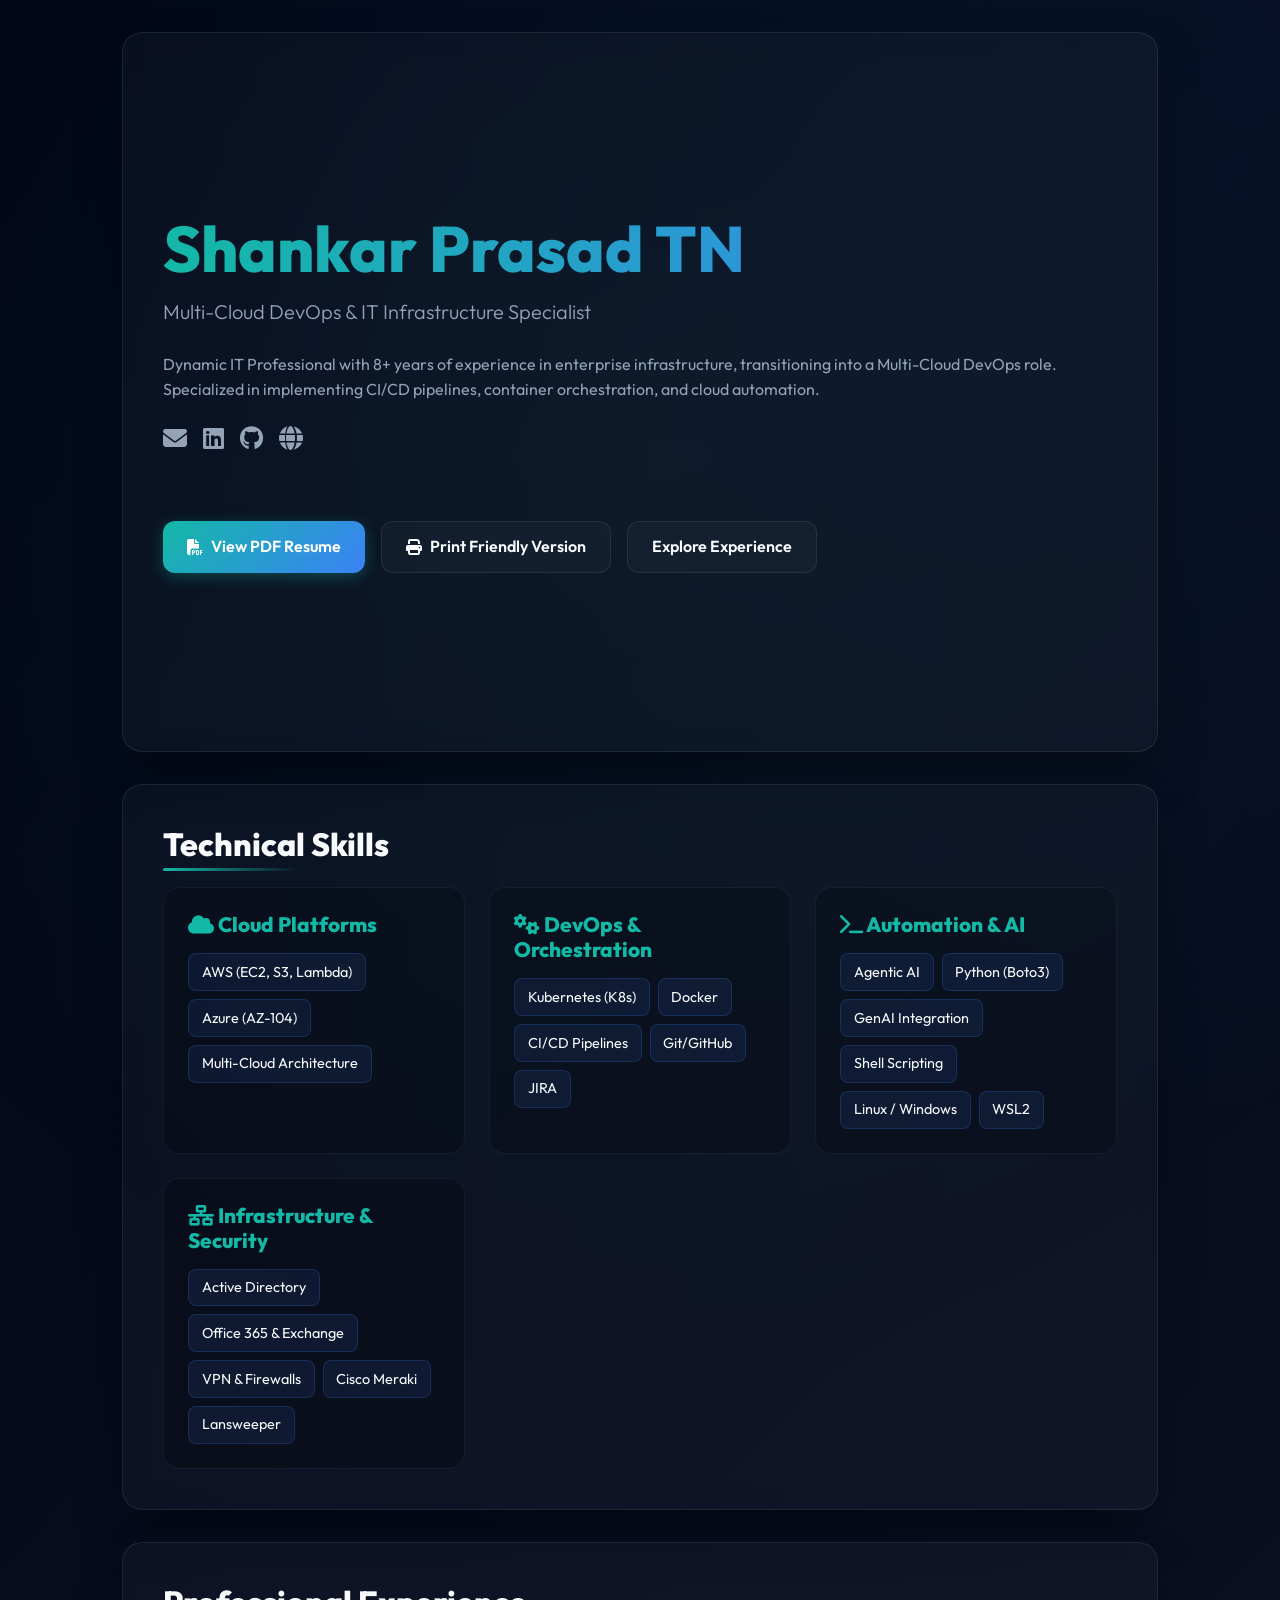
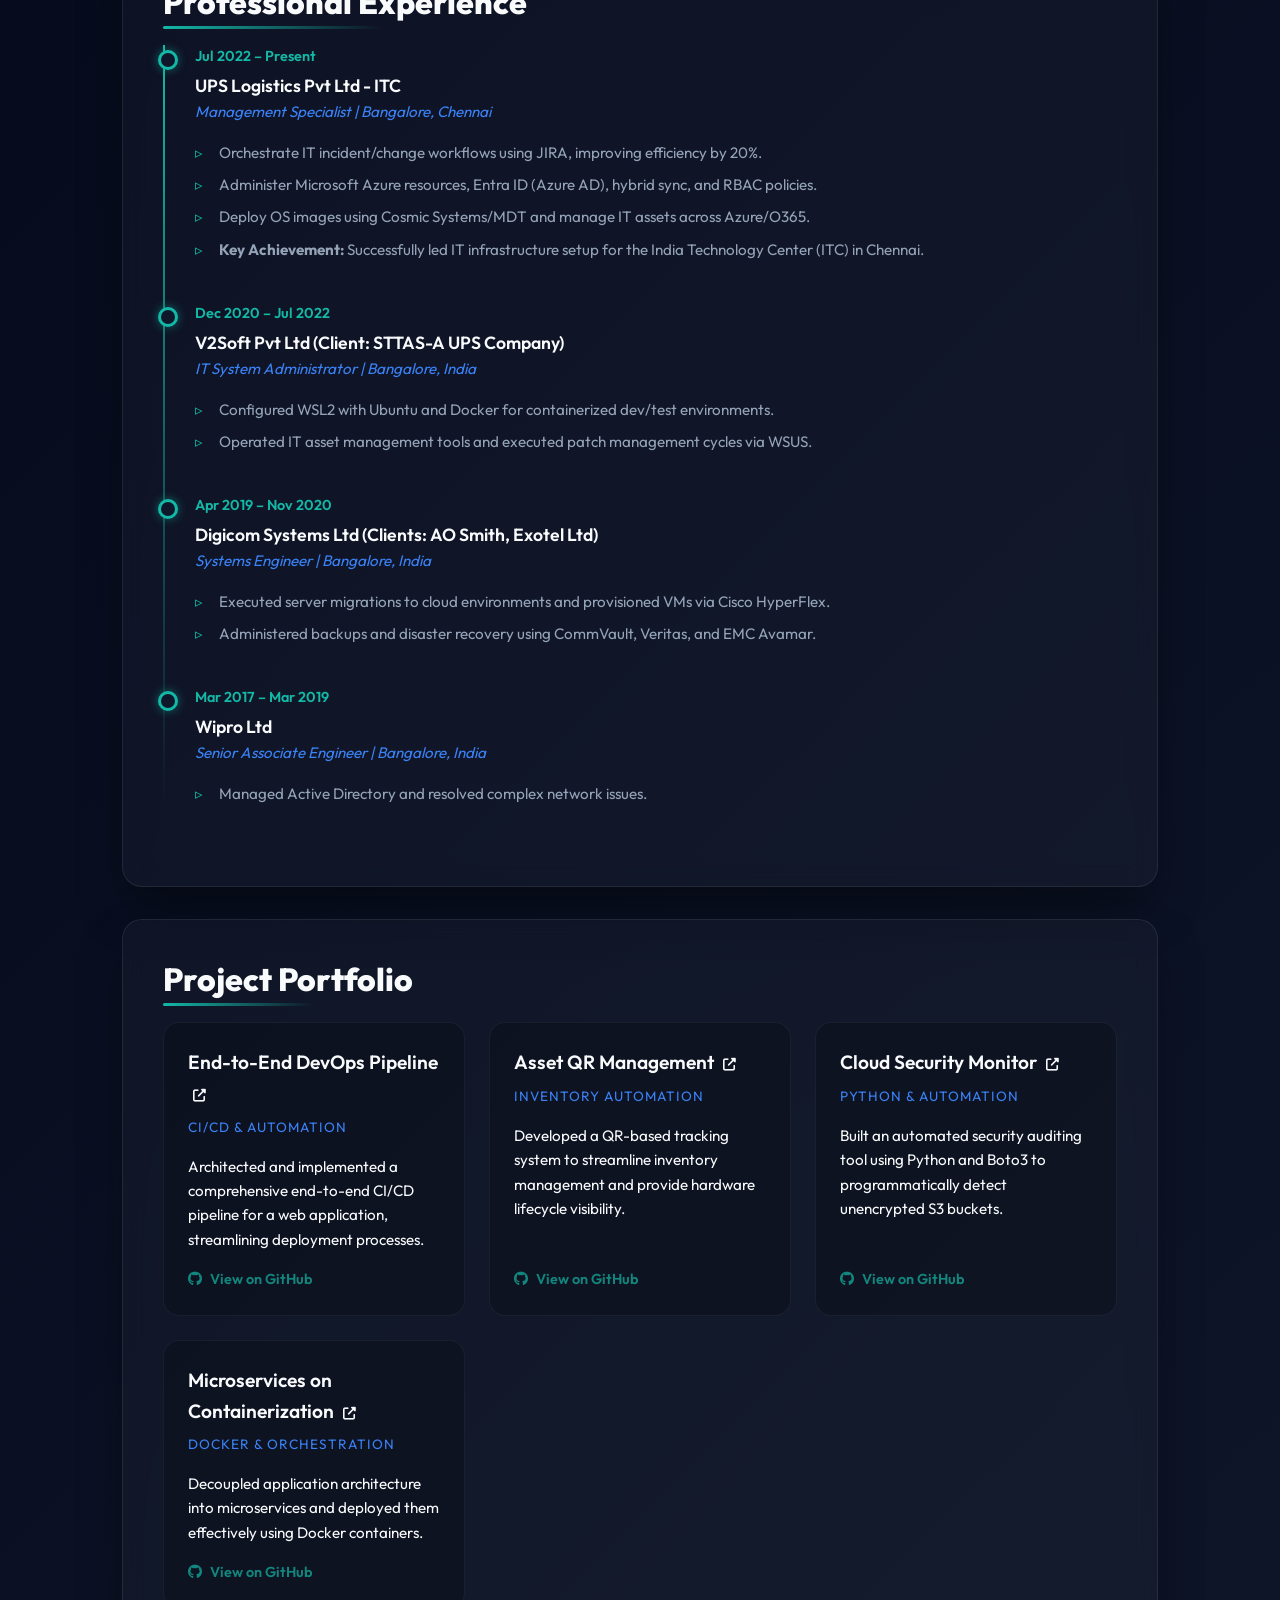
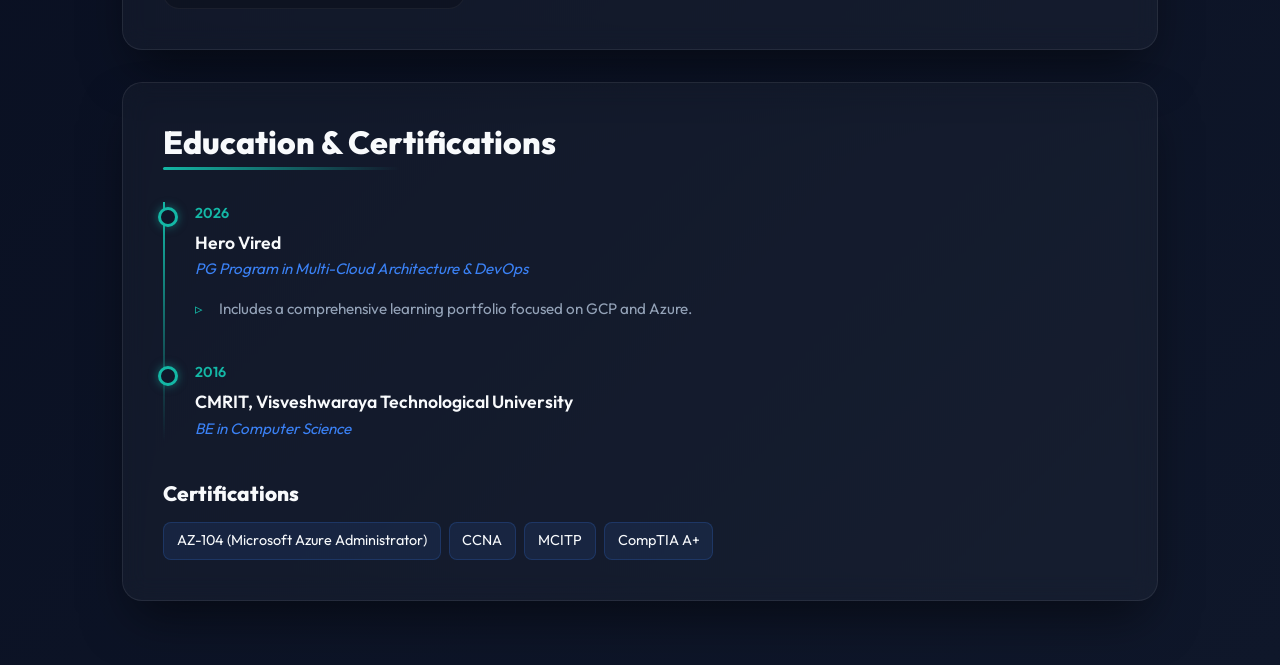
==== commit 6bce9f1b: "feat: add GCP and Azure learning portfolio to education" ====
--- a/index.html
+++ b/index.html
@@ -184,6 +184,9 @@
                     <div class="timeline-date">2026</div>
                     <div class="timeline-company">Hero Vired</div>
                     <div class="timeline-role">PG Program in Multi-Cloud Architecture & DevOps</div>
+                    <ul>
+                        <li>Includes a comprehensive learning portfolio focused on GCP and Azure.</li>
+                    </ul>
                 </div>
                 <div class="timeline-item">
                     <div class="timeline-date">2016</div>
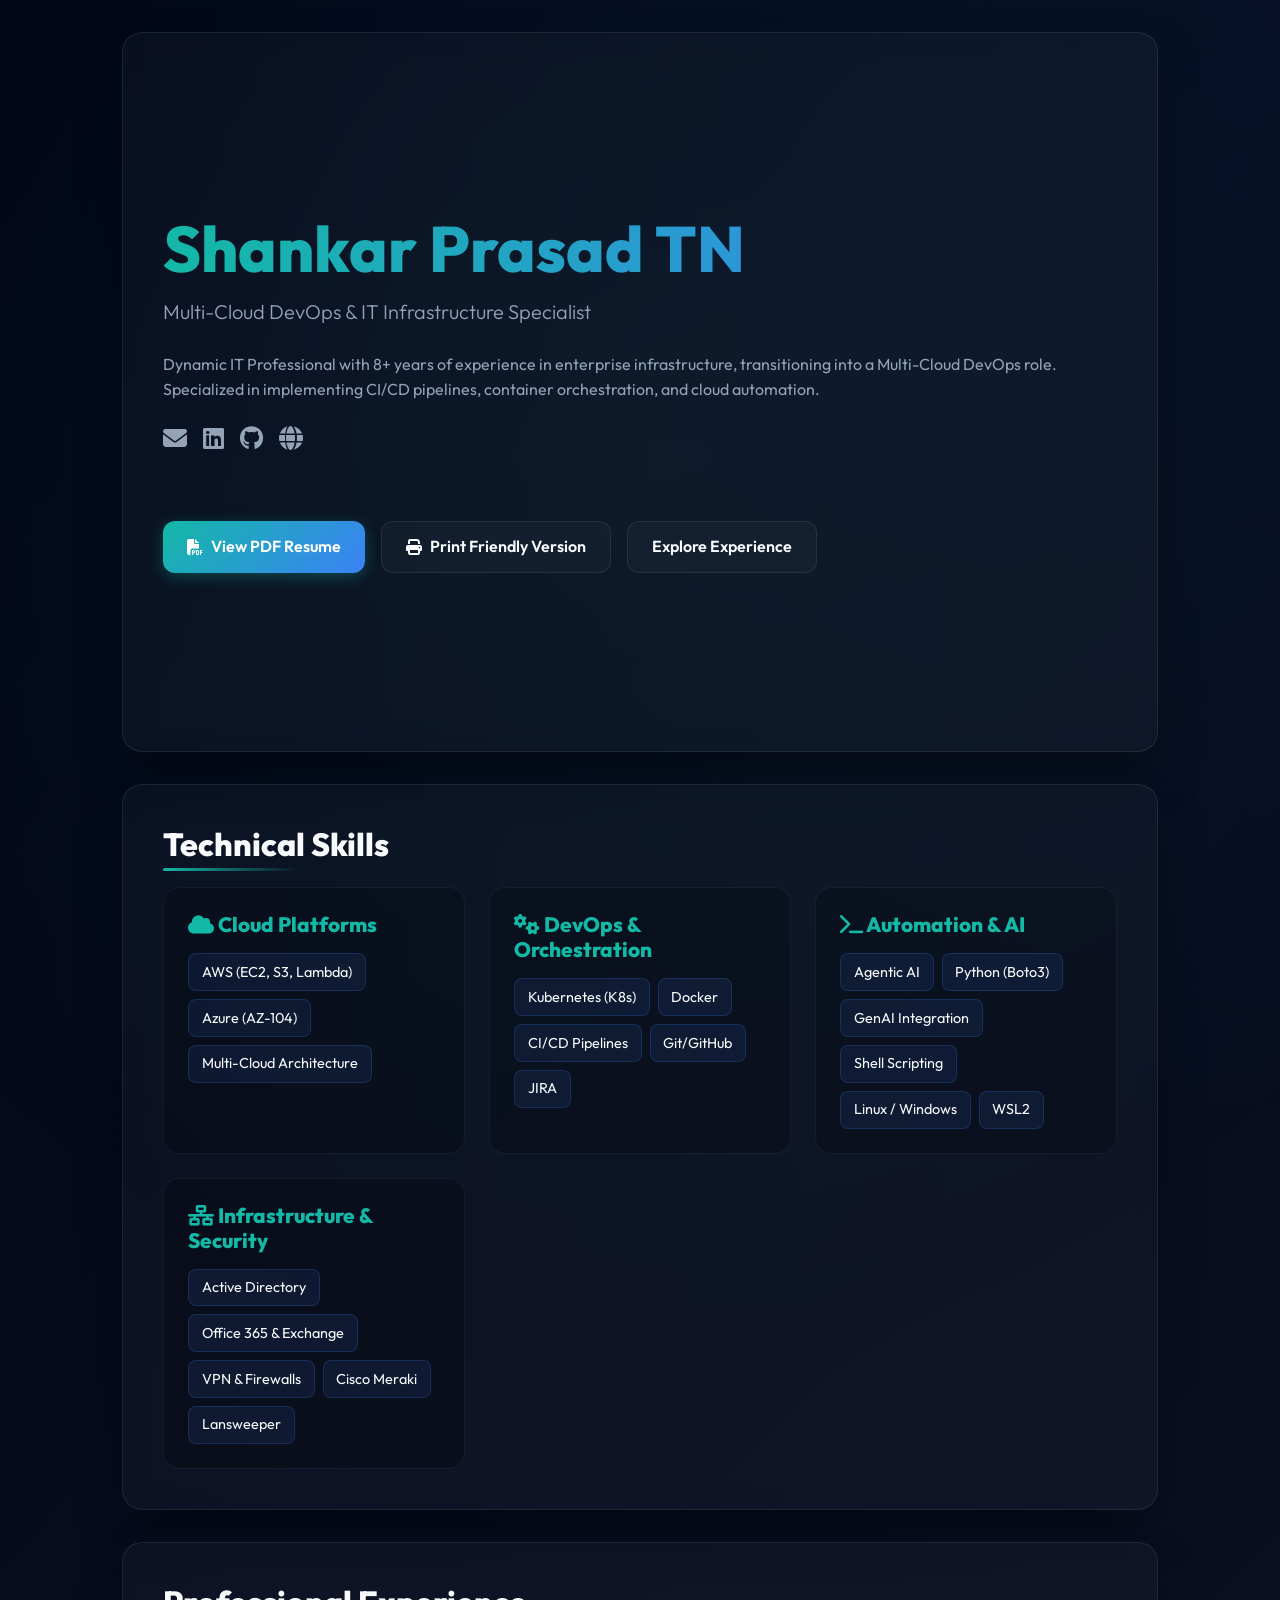
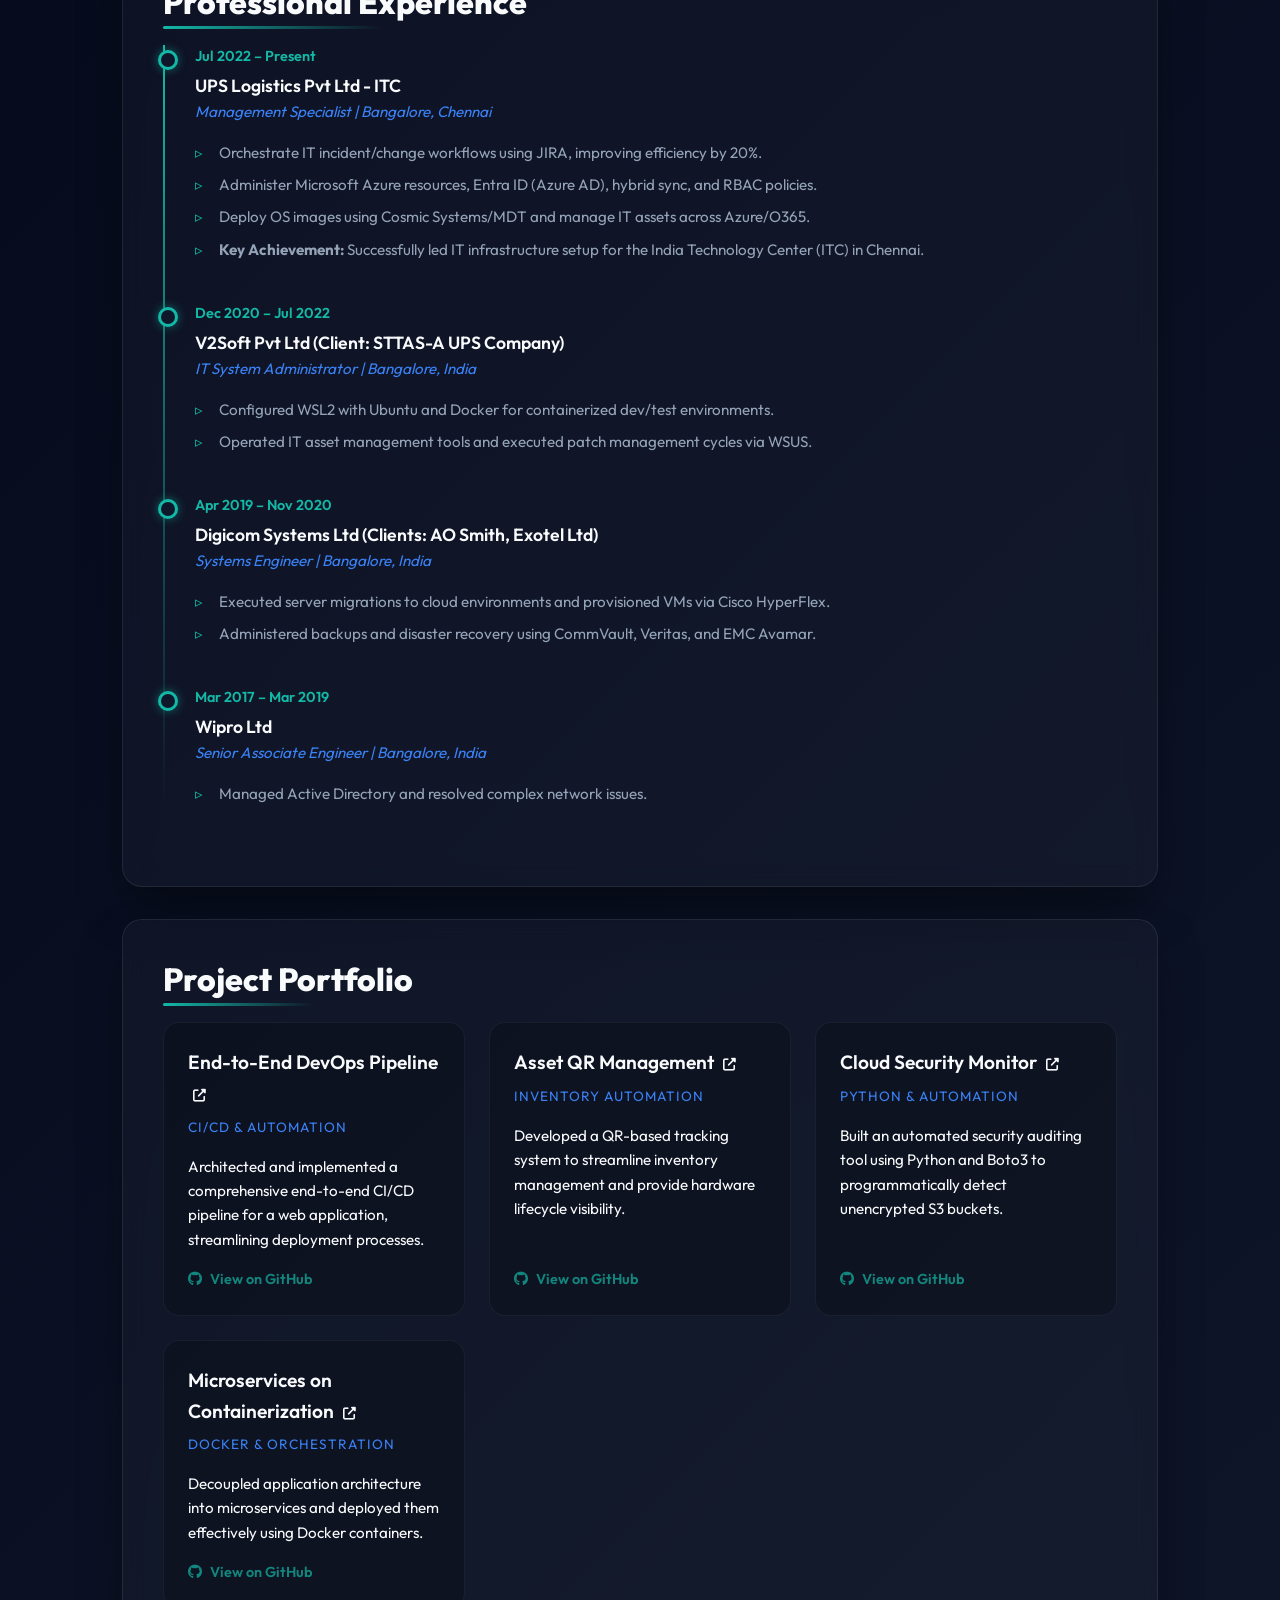
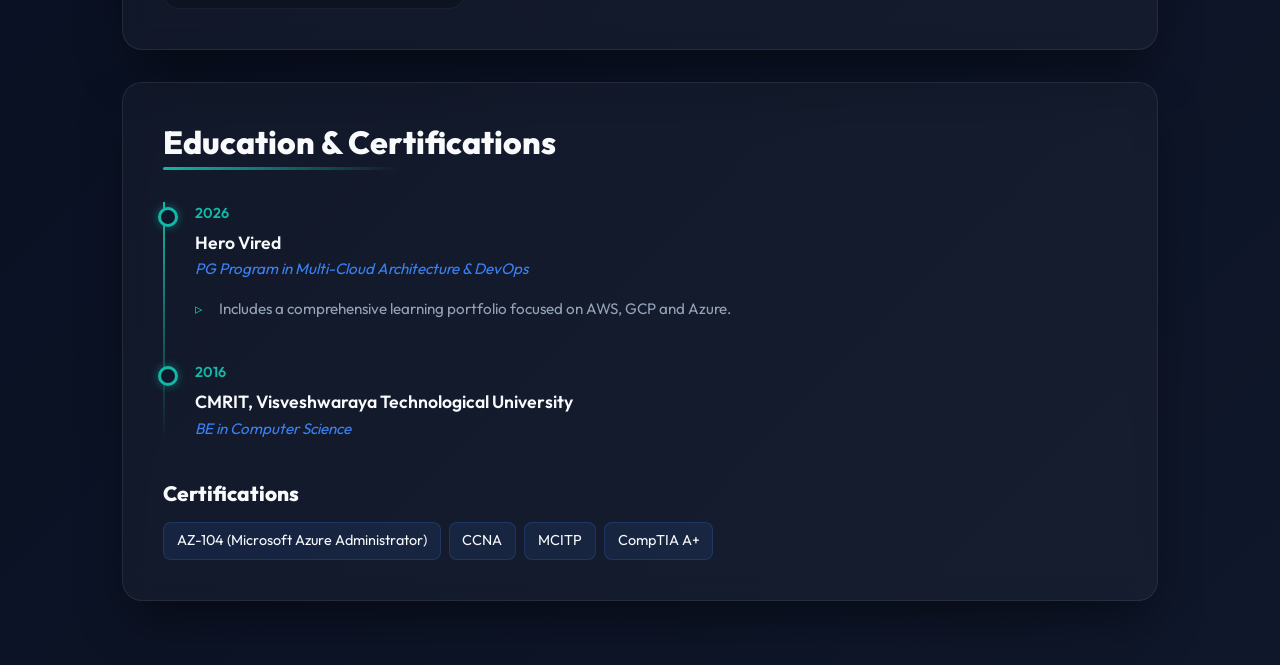
==== commit a7a3ef4f: "feat: add AWS to learning portfolio" ====
--- a/index.html
+++ b/index.html
@@ -185,7 +185,7 @@
                     <div class="timeline-company">Hero Vired</div>
                     <div class="timeline-role">PG Program in Multi-Cloud Architecture & DevOps</div>
                     <ul>
-                        <li>Includes a comprehensive learning portfolio focused on GCP and Azure.</li>
+                        <li>Includes a comprehensive learning portfolio focused on AWS, GCP and Azure.</li>
                     </ul>
                 </div>
                 <div class="timeline-item">
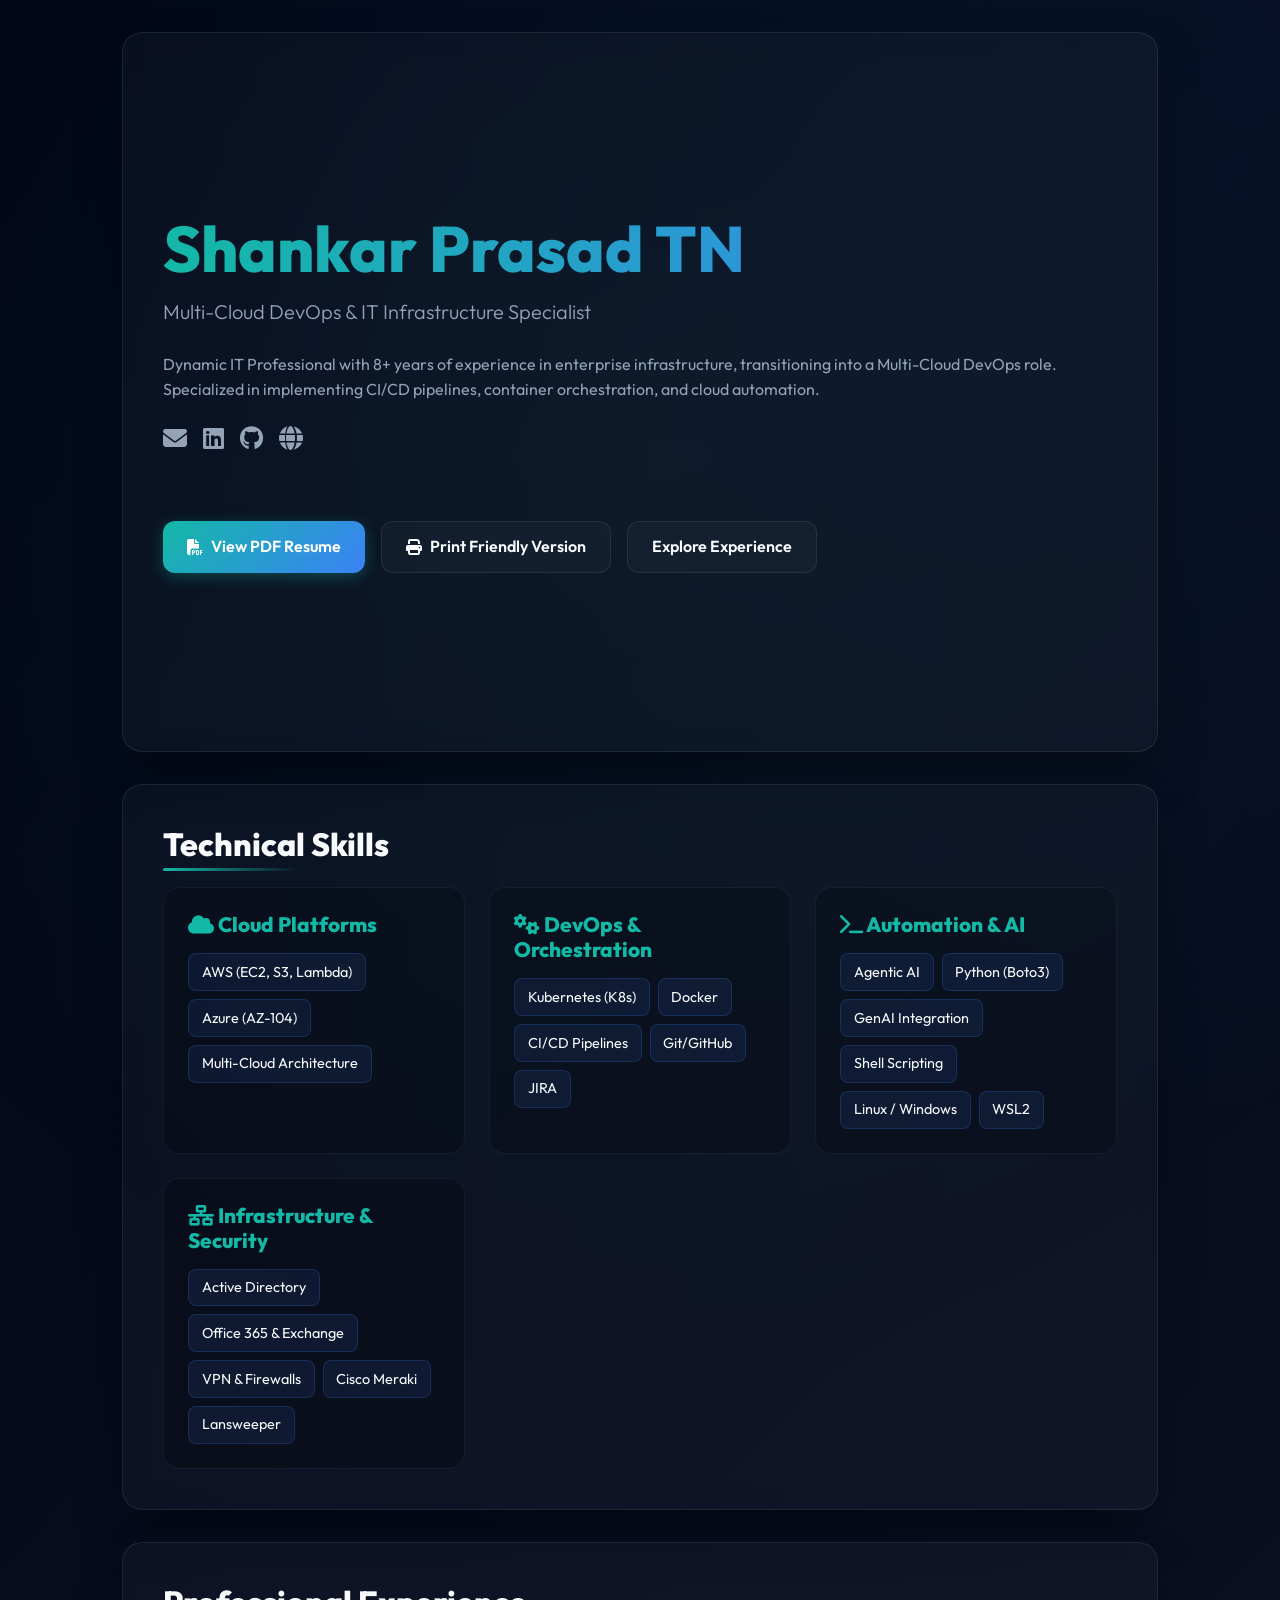
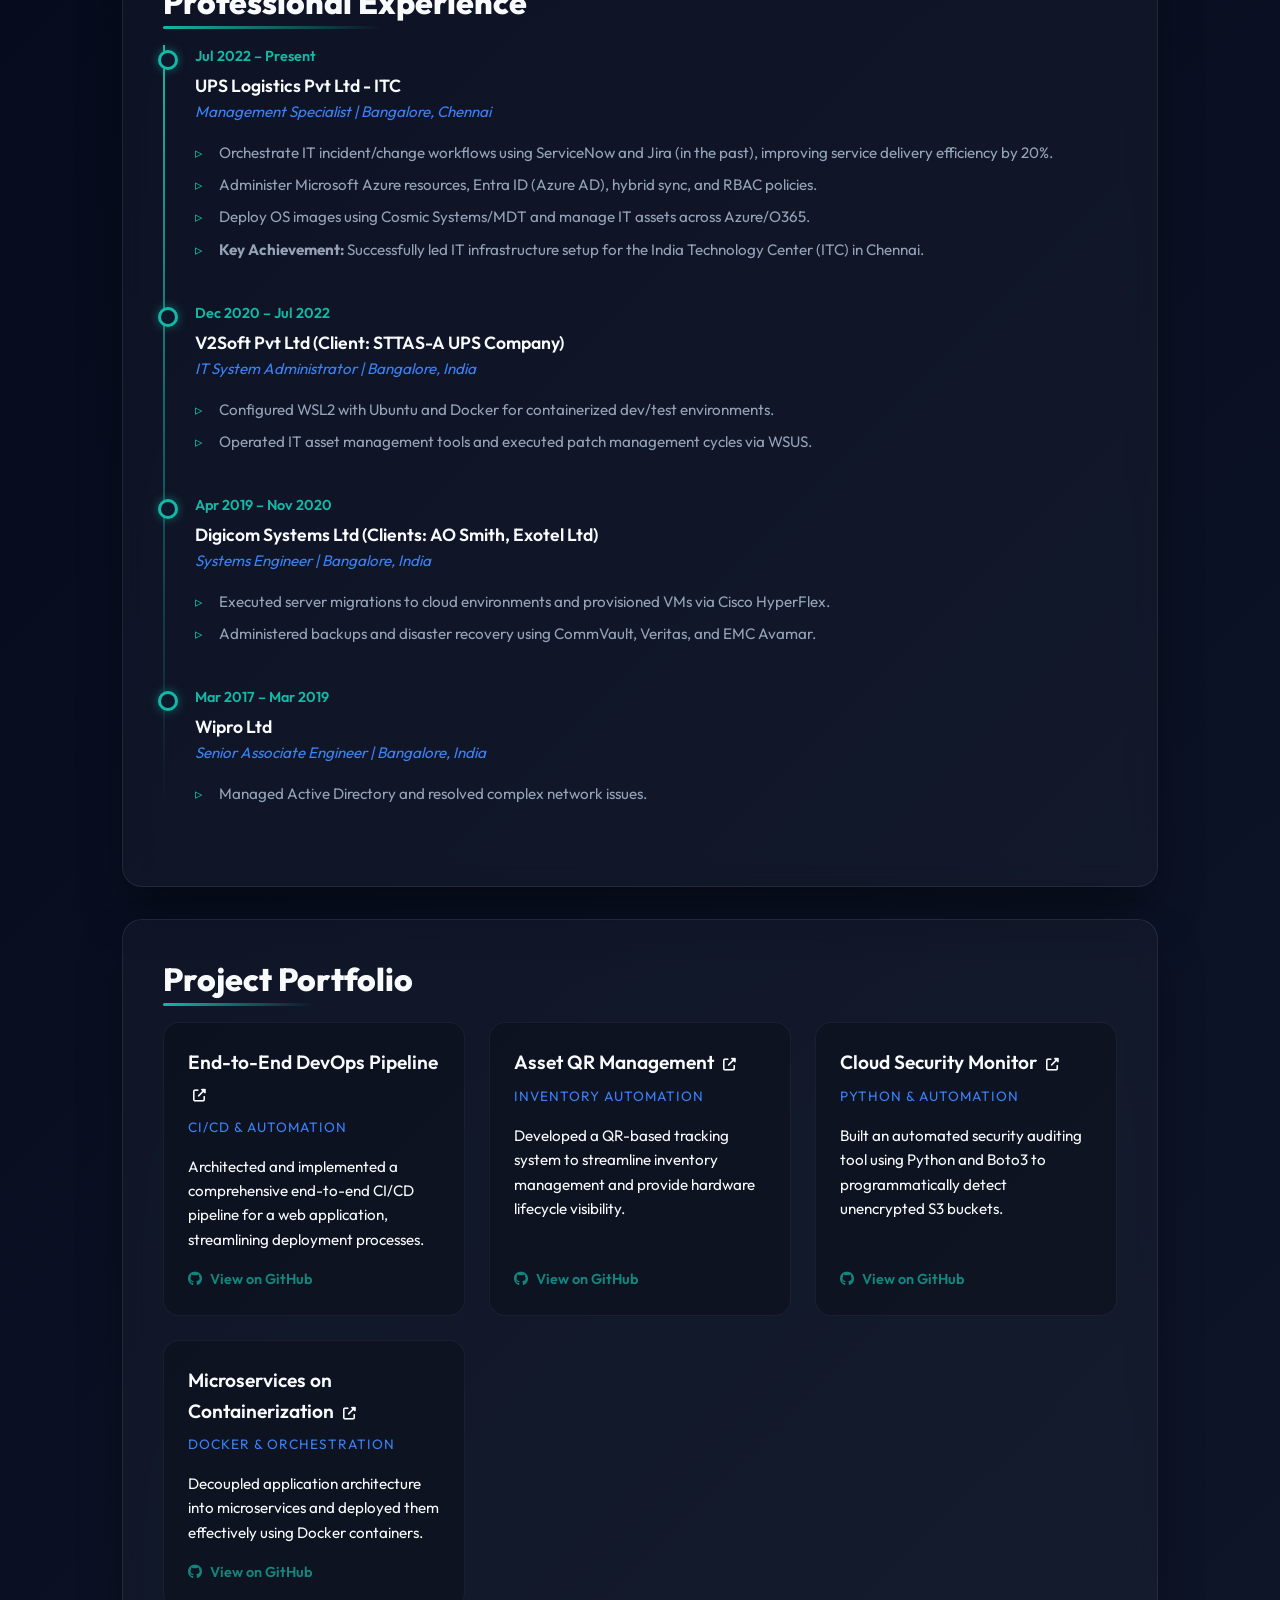
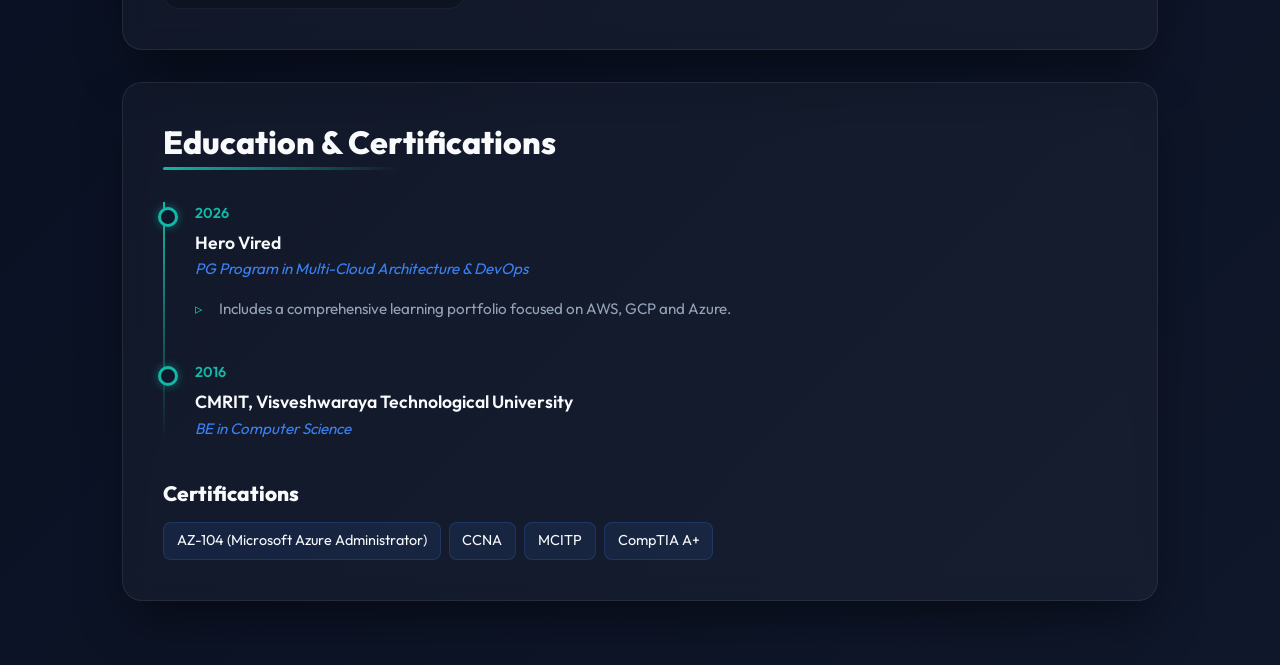
==== commit 897e7169: "chore: update UPS experience description for JIRA/ServiceNow" ====
--- a/index.html
+++ b/index.html
@@ -93,7 +93,7 @@
                     <div class="timeline-company">UPS Logistics Pvt Ltd - ITC</div>
                     <div class="timeline-role">Management Specialist | Bangalore, Chennai</div>
                     <ul>
-                        <li>Orchestrate IT incident/change workflows using JIRA, improving efficiency by 20%.</li>
+                        <li>Orchestrate IT incident/change workflows using ServiceNow and Jira (in the past), improving service delivery efficiency by 20%.</li>
                         <li>Administer Microsoft Azure resources, Entra ID (Azure AD), hybrid sync, and RBAC policies.</li>
                         <li>Deploy OS images using Cosmic Systems/MDT and manage IT assets across Azure/O365.</li>
                         <li><strong>Key Achievement:</strong> Successfully led IT infrastructure setup for the India Technology Center (ITC) in Chennai.</li>
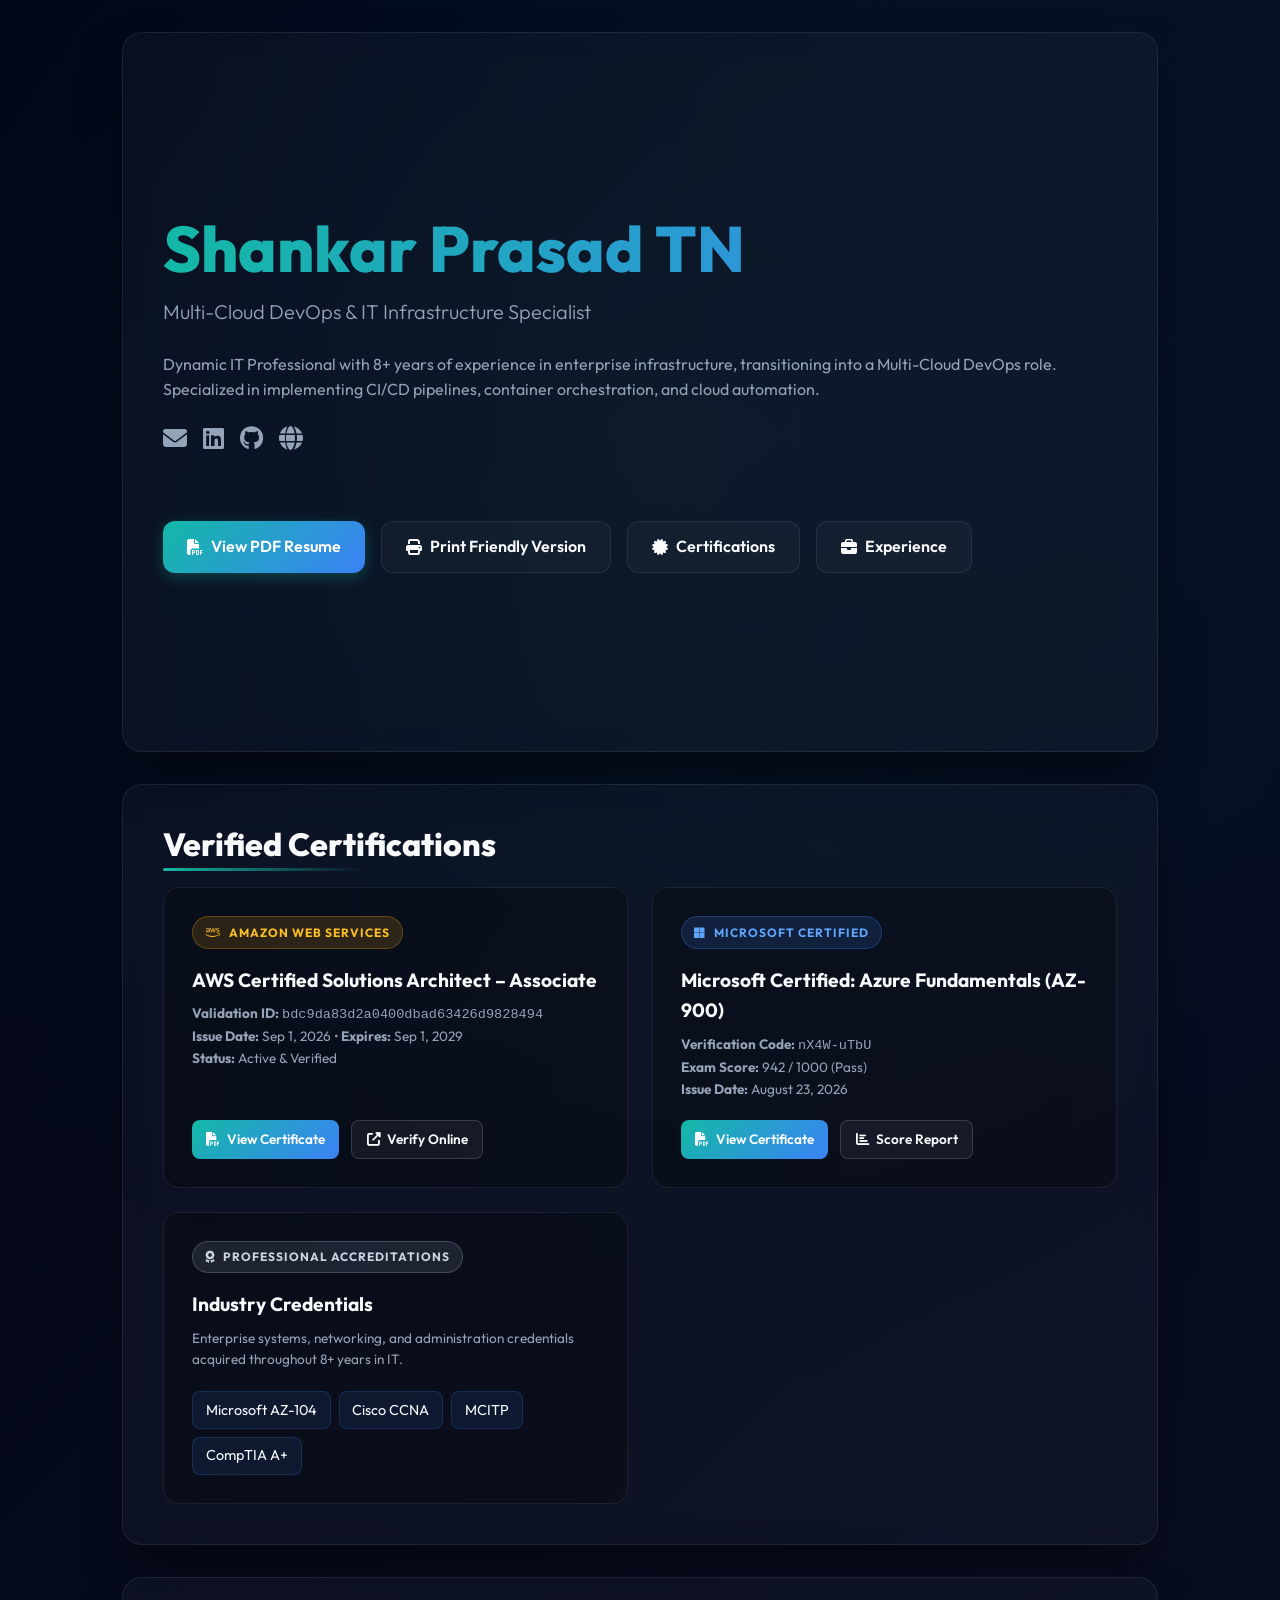
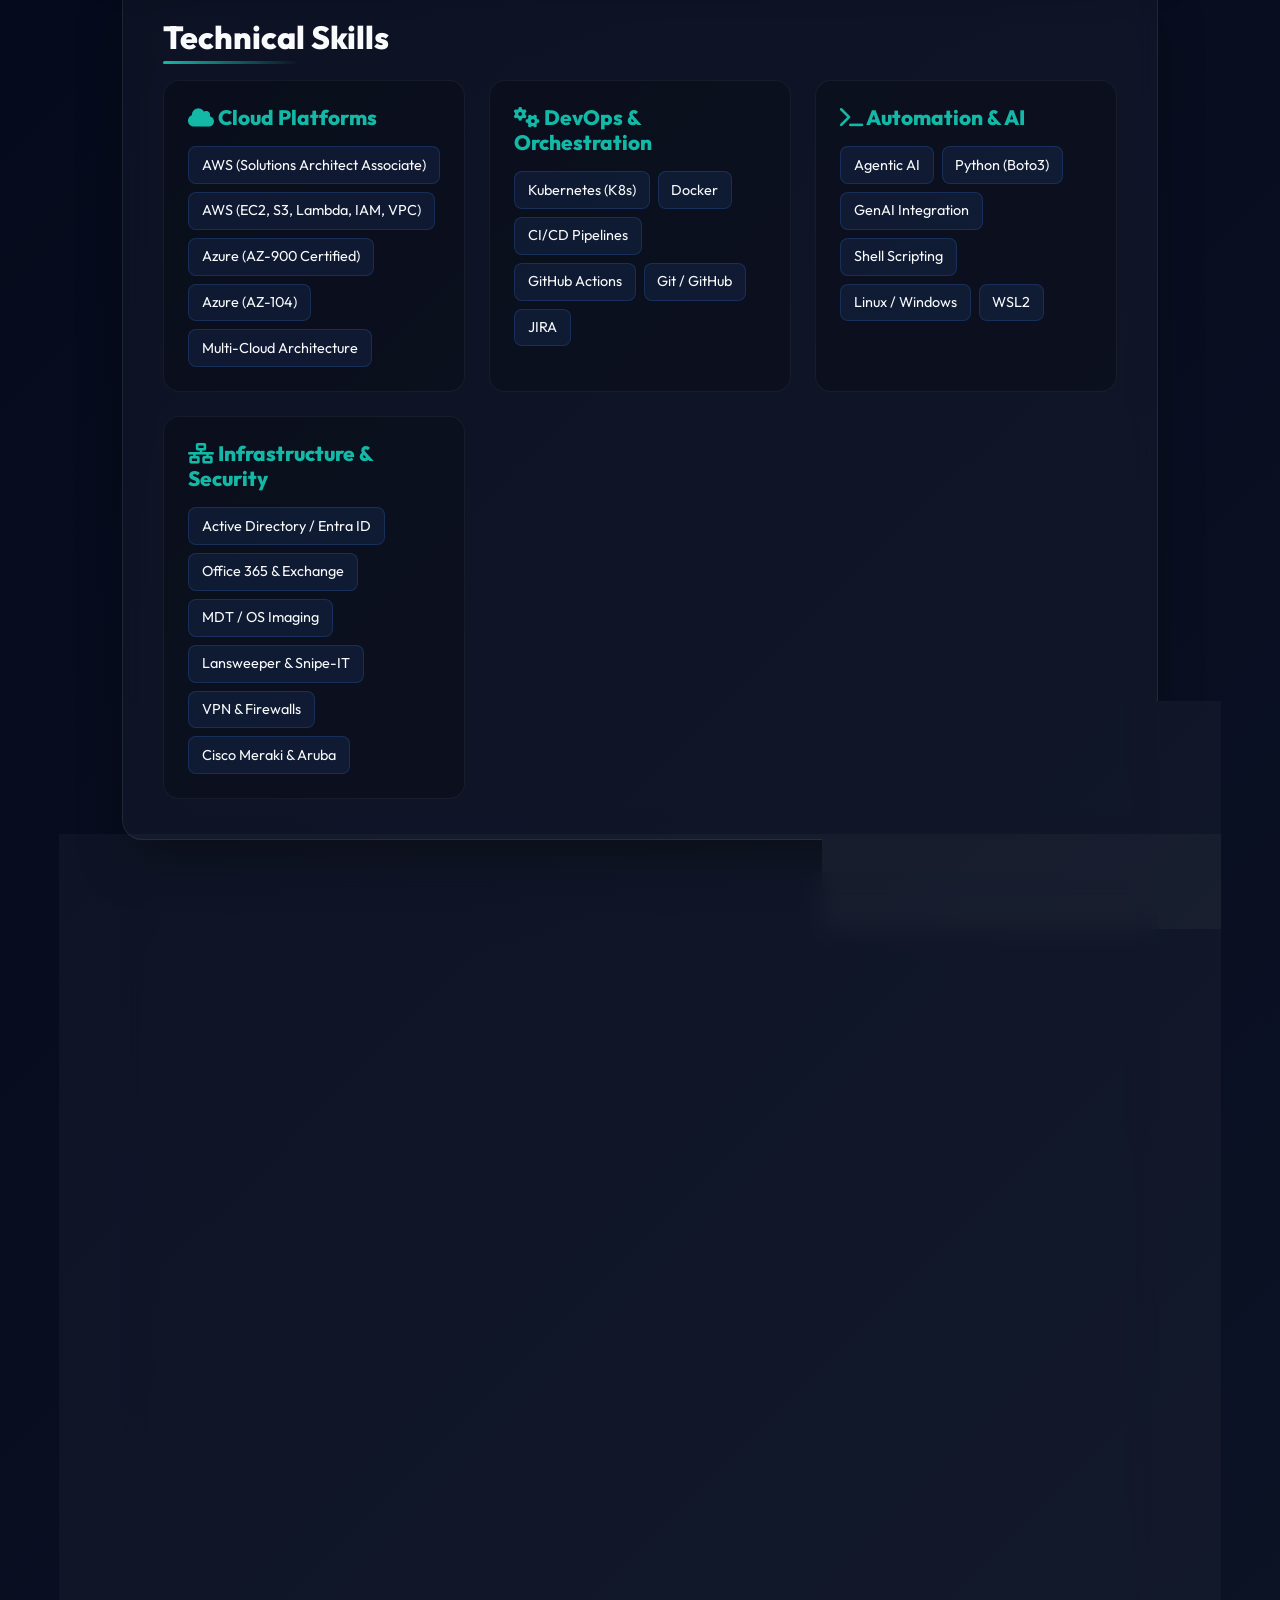
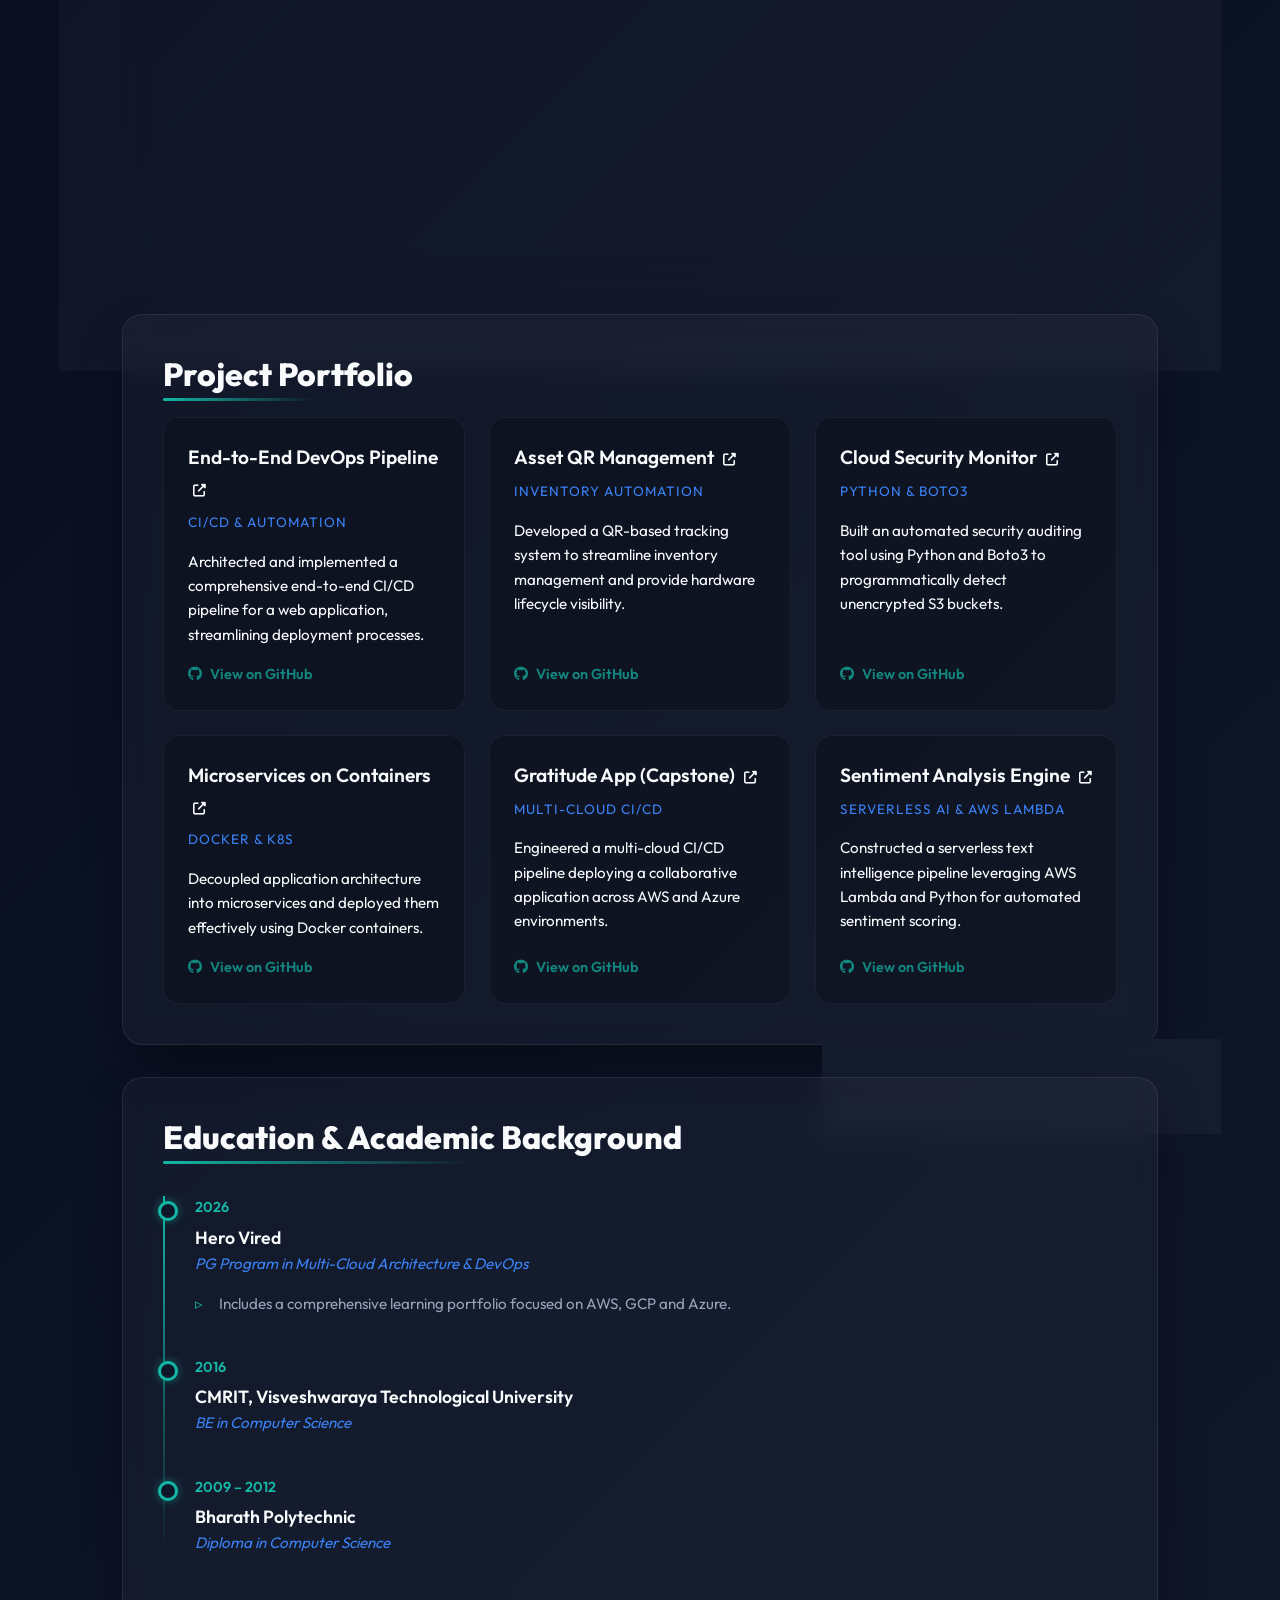
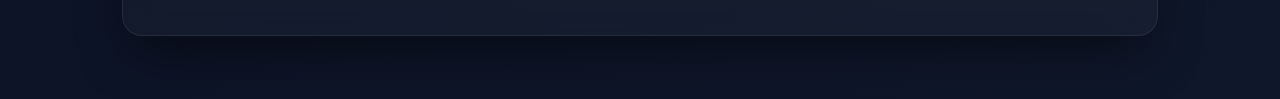
==== commit 8a57ece4: "Add AWS Solutions Architect and Azure AZ-900 certifications, update website styling and resumes" ====
--- a/index.html
+++ b/index.html
@@ -6,7 +6,7 @@
     <title>Shankar Prasad TN - Multi-Cloud DevOps Professional</title>
     <meta name="description" content="Portfolio and Resume of Shankar Prasad TN, specialized in Multi-Cloud Architecture and DevOps.">
     <link rel="stylesheet" href="style.css">
-    <link rel="stylesheet" href="https://cdnjs.cloudflare.com/ajax/libs/font-awesome/6.4.0/css/all.min.css">
+    <link rel="stylesheet" href="https://cdnjs.cloudflare.com/ajax/libs/font-awesome/6.5.2/css/all.min.css">
 </head>
 <body>
     <div class="bg-glow"></div>
@@ -29,9 +29,83 @@
             <div class="btn-group">
                 <a href="shankar_prasad_resume.pdf" class="btn btn-primary" target="_blank"><i class="fas fa-file-pdf" style="margin-right: 8px;"></i> View PDF Resume</a>
                 <a href="printable_resume.html" class="btn btn-secondary" target="_blank"><i class="fas fa-print" style="margin-right: 8px;"></i> Print Friendly Version</a>
-                <a href="#experience" class="btn btn-secondary">Explore Experience</a>
+                <a href="#certifications" class="btn btn-secondary"><i class="fas fa-certificate" style="margin-right: 8px;"></i> Certifications</a>
+                <a href="#experience" class="btn btn-secondary"><i class="fas fa-briefcase" style="margin-right: 8px;"></i> Experience</a>
             </div>
         </header>
+
+        <!-- Certifications Section -->
+        <section id="certifications" class="glass-card">
+            <h2>Verified Certifications</h2>
+            <div class="cert-grid">
+                
+                <!-- AWS SAA -->
+                <div class="cert-card">
+                    <div>
+                        <div class="cert-badge badge-aws">
+                            <i class="fab fa-aws"></i> Amazon Web Services
+                        </div>
+                        <div class="cert-title">AWS Certified Solutions Architect – Associate</div>
+                        <div class="cert-meta">
+                            <div><strong>Validation ID:</strong> <code>bdc9da83d2a0400dbad63426d9828494</code></div>
+                            <div><strong>Issue Date:</strong> Sep 1, 2026 &bull; <strong>Expires:</strong> Sep 1, 2029</div>
+                            <div><strong>Status:</strong> Active &amp; Verified</div>
+                        </div>
+                    </div>
+                    <div class="cert-actions">
+                        <a href="AWS%20Certified%20Solutions%20Architect%20-%20Associate%20certificate.pdf" target="_blank" class="btn-sm btn-sm-primary">
+                            <i class="fas fa-file-pdf"></i> View Certificate
+                        </a>
+                        <a href="https://aws.amazon.com/verification" target="_blank" class="btn-sm btn-sm-outline">
+                            <i class="fas fa-external-link-alt"></i> Verify Online
+                        </a>
+                    </div>
+                </div>
+
+                <!-- Azure AZ-900 -->
+                <div class="cert-card">
+                    <div>
+                        <div class="cert-badge badge-azure">
+                            <i class="fab fa-microsoft"></i> Microsoft Certified
+                        </div>
+                        <div class="cert-title">Microsoft Certified: Azure Fundamentals (AZ-900)</div>
+                        <div class="cert-meta">
+                            <div><strong>Verification Code:</strong> <code>nX4W-uTbU</code></div>
+                            <div><strong>Exam Score:</strong> 942 / 1000 (Pass)</div>
+                            <div><strong>Issue Date:</strong> August 23, 2026</div>
+                        </div>
+                    </div>
+                    <div class="cert-actions">
+                        <a href="Azure%20Fundamentals.pdf" target="_blank" class="btn-sm btn-sm-primary">
+                            <i class="fas fa-file-pdf"></i> View Certificate
+                        </a>
+                        <a href="AZ900%20Microsoft%20Azure%20Fundamentals.pdf" target="_blank" class="btn-sm btn-sm-outline">
+                            <i class="fas fa-chart-bar"></i> Score Report
+                        </a>
+                    </div>
+                </div>
+
+                <!-- Additional Credentials -->
+                <div class="cert-card">
+                    <div>
+                        <div class="cert-badge" style="background: rgba(148, 163, 184, 0.15); color: #cbd5e1; border: 1px solid rgba(148, 163, 184, 0.3);">
+                            <i class="fas fa-award"></i> Professional Accreditations
+                        </div>
+                        <div class="cert-title">Industry Credentials</div>
+                        <div class="cert-meta">
+                            Enterprise systems, networking, and administration credentials acquired throughout 8+ years in IT.
+                        </div>
+                        <div class="skill-list" style="margin-top: 0.5rem;">
+                            <span class="skill-tag">Microsoft AZ-104</span>
+                            <span class="skill-tag">Cisco CCNA</span>
+                            <span class="skill-tag">MCITP</span>
+                            <span class="skill-tag">CompTIA A+</span>
+                        </div>
+                    </div>
+                </div>
+
+            </div>
+        </section>
 
         <!-- Skills Section -->
         <section id="skills" class="glass-card">
@@ -41,7 +115,9 @@
                 <div class="skill-category">
                     <h3><i class="fas fa-cloud"></i> Cloud Platforms</h3>
                     <div class="skill-list">
-                        <span class="skill-tag">AWS (EC2, S3, Lambda)</span>
+                        <span class="skill-tag">AWS (Solutions Architect Associate)</span>
+                        <span class="skill-tag">AWS (EC2, S3, Lambda, IAM, VPC)</span>
+                        <span class="skill-tag">Azure (AZ-900 Certified)</span>
                         <span class="skill-tag">Azure (AZ-104)</span>
                         <span class="skill-tag">Multi-Cloud Architecture</span>
                     </div>
@@ -53,7 +129,8 @@
                         <span class="skill-tag">Kubernetes (K8s)</span>
                         <span class="skill-tag">Docker</span>
                         <span class="skill-tag">CI/CD Pipelines</span>
-                        <span class="skill-tag">Git/GitHub</span>
+                        <span class="skill-tag">GitHub Actions</span>
+                        <span class="skill-tag">Git / GitHub</span>
                         <span class="skill-tag">JIRA</span>
                     </div>
                 </div>
@@ -73,11 +150,12 @@
                 <div class="skill-category">
                     <h3><i class="fas fa-network-wired"></i> Infrastructure & Security</h3>
                     <div class="skill-list">
-                        <span class="skill-tag">Active Directory</span>
+                        <span class="skill-tag">Active Directory / Entra ID</span>
                         <span class="skill-tag">Office 365 & Exchange</span>
+                        <span class="skill-tag">MDT / OS Imaging</span>
+                        <span class="skill-tag">Lansweeper & Snipe-IT</span>
                         <span class="skill-tag">VPN & Firewalls</span>
-                        <span class="skill-tag">Cisco Meraki</span>
-                        <span class="skill-tag">Lansweeper</span>
+                        <span class="skill-tag">Cisco Meraki & Aruba</span>
                     </div>
                 </div>
             </div>
@@ -95,7 +173,8 @@
                     <ul>
                         <li>Orchestrate IT incident/change workflows using ServiceNow and Jira (in the past), improving service delivery efficiency by 20%.</li>
                         <li>Administer Microsoft Azure resources, Entra ID (Azure AD), hybrid sync, and RBAC policies.</li>
-                        <li>Deploy OS images using Cosmic Systems/MDT and manage IT assets across Azure/O365.</li>
+                        <li>Deploy OS images using Cosmic Systems/MDT; distribute applications via GSDP and Group Policy.</li>
+                        <li>Manage IT assets and compliance using Lansweeper and EARS across Azure, O365, and Exchange Admin Center.</li>
                         <li><strong>Key Achievement:</strong> Successfully led IT infrastructure setup for the India Technology Center (ITC) in Chennai.</li>
                     </ul>
                 </div>
@@ -105,8 +184,9 @@
                     <div class="timeline-company">V2Soft Pvt Ltd (Client: STTAS-A UPS Company)</div>
                     <div class="timeline-role">IT System Administrator | Bangalore, India</div>
                     <ul>
-                        <li>Configured WSL2 with Ubuntu and Docker for containerized dev/test environments.</li>
-                        <li>Operated IT asset management tools and executed patch management cycles via WSUS.</li>
+                        <li>Configured WSL2 with Ubuntu and Docker for containerized development and testing environments.</li>
+                        <li>Operated IT asset management tools (Snipe-IT, Lansweeper) and managed Symantec Endpoint consoles.</li>
+                        <li>Executed patch management cycles using WSUS in coordination with information security policies.</li>
                     </ul>
                 </div>
 
@@ -125,7 +205,7 @@
                     <div class="timeline-company">Wipro Ltd</div>
                     <div class="timeline-role">Senior Associate Engineer | Bangalore, India</div>
                     <ul>
-                        <li>Managed Active Directory and resolved complex network issues.</li>
+                        <li>Managed Active Directory (user provisioning, security groups) and resolved complex network issues.</li>
                     </ul>
                 </div>
 
@@ -158,7 +238,7 @@
                 <a href="https://github.com/shankarprasadtn/Monitor-Unencrypted-S3-Buckets-Using-AWS-Lambda-and-Boto3" target="_blank" class="project-link">
                     <div class="project-card">
                         <div class="project-title">Cloud Security Monitor <i class="fas fa-external-link-alt" style="font-size: 0.8rem; margin-left: 5px;"></i></div>
-                        <div class="project-tech">Python & Automation</div>
+                        <div class="project-tech">Python & Boto3</div>
                         <div class="project-desc">Built an automated security auditing tool using Python and Boto3 to programmatically detect unencrypted S3 buckets.</div>
                         <div class="project-footer"><i class="fab fa-github"></i> View on GitHub</div>
                     </div>
@@ -166,19 +246,37 @@
 
                 <a href="https://github.com/shankarprasadtn/Microservices-on-Containerization" target="_blank" class="project-link">
                     <div class="project-card">
-                        <div class="project-title">Microservices on Containerization <i class="fas fa-external-link-alt" style="font-size: 0.8rem; margin-left: 5px;"></i></div>
-                        <div class="project-tech">Docker & Orchestration</div>
+                        <div class="project-title">Microservices on Containers <i class="fas fa-external-link-alt" style="font-size: 0.8rem; margin-left: 5px;"></i></div>
+                        <div class="project-tech">Docker & K8s</div>
                         <div class="project-desc">Decoupled application architecture into microservices and deployed them effectively using Docker containers.</div>
                         <div class="project-footer"><i class="fab fa-github"></i> View on GitHub</div>
                     </div>
                 </a>
 
-            </div>
-        </section>
-
-        <!-- Education -->
+                <a href="https://github.com/shankarprasadtn/Capstone_GratitudeAPP" target="_blank" class="project-link">
+                    <div class="project-card">
+                        <div class="project-title">Gratitude App (Capstone) <i class="fas fa-external-link-alt" style="font-size: 0.8rem; margin-left: 5px;"></i></div>
+                        <div class="project-tech">Multi-Cloud CI/CD</div>
+                        <div class="project-desc">Engineered a multi-cloud CI/CD pipeline deploying a collaborative application across AWS and Azure environments.</div>
+                        <div class="project-footer"><i class="fab fa-github"></i> View on GitHub</div>
+                    </div>
+                </a>
+
+                <a href="https://github.com/shankarprasadtn/Sentiment-Analysis-Using-AWS-Lambda" target="_blank" class="project-link">
+                    <div class="project-card">
+                        <div class="project-title">Sentiment Analysis Engine <i class="fas fa-external-link-alt" style="font-size: 0.8rem; margin-left: 5px;"></i></div>
+                        <div class="project-tech">Serverless AI & AWS Lambda</div>
+                        <div class="project-desc">Constructed a serverless text intelligence pipeline leveraging AWS Lambda and Python for automated sentiment scoring.</div>
+                        <div class="project-footer"><i class="fab fa-github"></i> View on GitHub</div>
+                    </div>
+                </a>
+
+            </div>
+        </section>
+
+        <!-- Education & Academic Background -->
         <section id="education" class="glass-card">
-            <h2>Education & Certifications</h2>
+            <h2>Education & Academic Background</h2>
             <div class="timeline" style="margin-top: 1rem;">
                 <div class="timeline-item">
                     <div class="timeline-date">2026</div>
@@ -193,14 +291,11 @@
                     <div class="timeline-company">CMRIT, Visveshwaraya Technological University</div>
                     <div class="timeline-role">BE in Computer Science</div>
                 </div>
-            </div>
-            
-            <h3 style="margin-top: 1.5rem; margin-bottom: 1rem;">Certifications</h3>
-            <div class="skill-list">
-                <span class="skill-tag">AZ-104 (Microsoft Azure Administrator)</span>
-                <span class="skill-tag">CCNA</span>
-                <span class="skill-tag">MCITP</span>
-                <span class="skill-tag">CompTIA A+</span>
+                <div class="timeline-item">
+                    <div class="timeline-date">2009 – 2012</div>
+                    <div class="timeline-company">Bharath Polytechnic</div>
+                    <div class="timeline-role">Diploma in Computer Science</div>
+                </div>
             </div>
         </section>
 
--- a/style.css
+++ b/style.css
@@ -368,6 +368,110 @@
 .project-card:hover .project-footer {
     opacity: 1;
     text-shadow: 0 0 8px rgba(20, 184, 166, 0.4);
+}
+
+/* Certificate Cards */
+.cert-grid {
+    display: grid;
+    grid-template-columns: repeat(auto-fill, minmax(320px, 1fr));
+    gap: 1.5rem;
+}
+
+.cert-card {
+    background: rgba(0, 0, 0, 0.25);
+    padding: 1.75rem;
+    border-radius: 16px;
+    border: 1px solid rgba(255, 255, 255, 0.08);
+    transition: all 0.3s ease;
+    display: flex;
+    flex-direction: column;
+    justify-content: space-between;
+}
+
+.cert-card:hover {
+    transform: translateY(-5px);
+    border-color: var(--accent-primary);
+    box-shadow: 0 12px 30px -10px rgba(20, 184, 166, 0.3);
+}
+
+.cert-badge {
+    display: inline-flex;
+    align-items: center;
+    gap: 0.5rem;
+    font-size: 0.75rem;
+    font-weight: 700;
+    text-transform: uppercase;
+    letter-spacing: 1px;
+    padding: 0.35rem 0.75rem;
+    border-radius: 9999px;
+    margin-bottom: 1rem;
+    width: fit-content;
+}
+
+.badge-aws {
+    background: rgba(245, 158, 11, 0.15);
+    color: #fbbf24;
+    border: 1px solid rgba(245, 158, 11, 0.3);
+}
+
+.badge-azure {
+    background: rgba(59, 130, 246, 0.15);
+    color: #60a5fa;
+    border: 1px solid rgba(59, 130, 246, 0.3);
+}
+
+.cert-title {
+    font-size: 1.2rem;
+    font-weight: 700;
+    color: var(--text-main);
+    margin-bottom: 0.5rem;
+}
+
+.cert-meta {
+    font-size: 0.85rem;
+    color: var(--text-muted);
+    margin-bottom: 1.25rem;
+    line-height: 1.6;
+}
+
+.cert-actions {
+    display: flex;
+    gap: 0.75rem;
+    flex-wrap: wrap;
+    margin-top: auto;
+}
+
+.btn-sm {
+    padding: 0.45rem 0.9rem;
+    font-size: 0.85rem;
+    border-radius: 8px;
+    text-decoration: none;
+    font-weight: 600;
+    display: inline-flex;
+    align-items: center;
+    gap: 0.4rem;
+    transition: all 0.2s ease;
+}
+
+.btn-sm-primary {
+    background: linear-gradient(135deg, var(--accent-primary), var(--accent-secondary));
+    color: white;
+}
+
+.btn-sm-primary:hover {
+    transform: translateY(-2px);
+    box-shadow: 0 4px 12px rgba(20, 184, 166, 0.4);
+}
+
+.btn-sm-outline {
+    background: rgba(255, 255, 255, 0.05);
+    color: var(--text-main);
+    border: 1px solid rgba(255, 255, 255, 0.15);
+}
+
+.btn-sm-outline:hover {
+    background: rgba(255, 255, 255, 0.1);
+    transform: translateY(-2px);
 }
 
 /* Responsive */
@@ -388,3 +492,4 @@
         flex-direction: column;
     }
 }
+
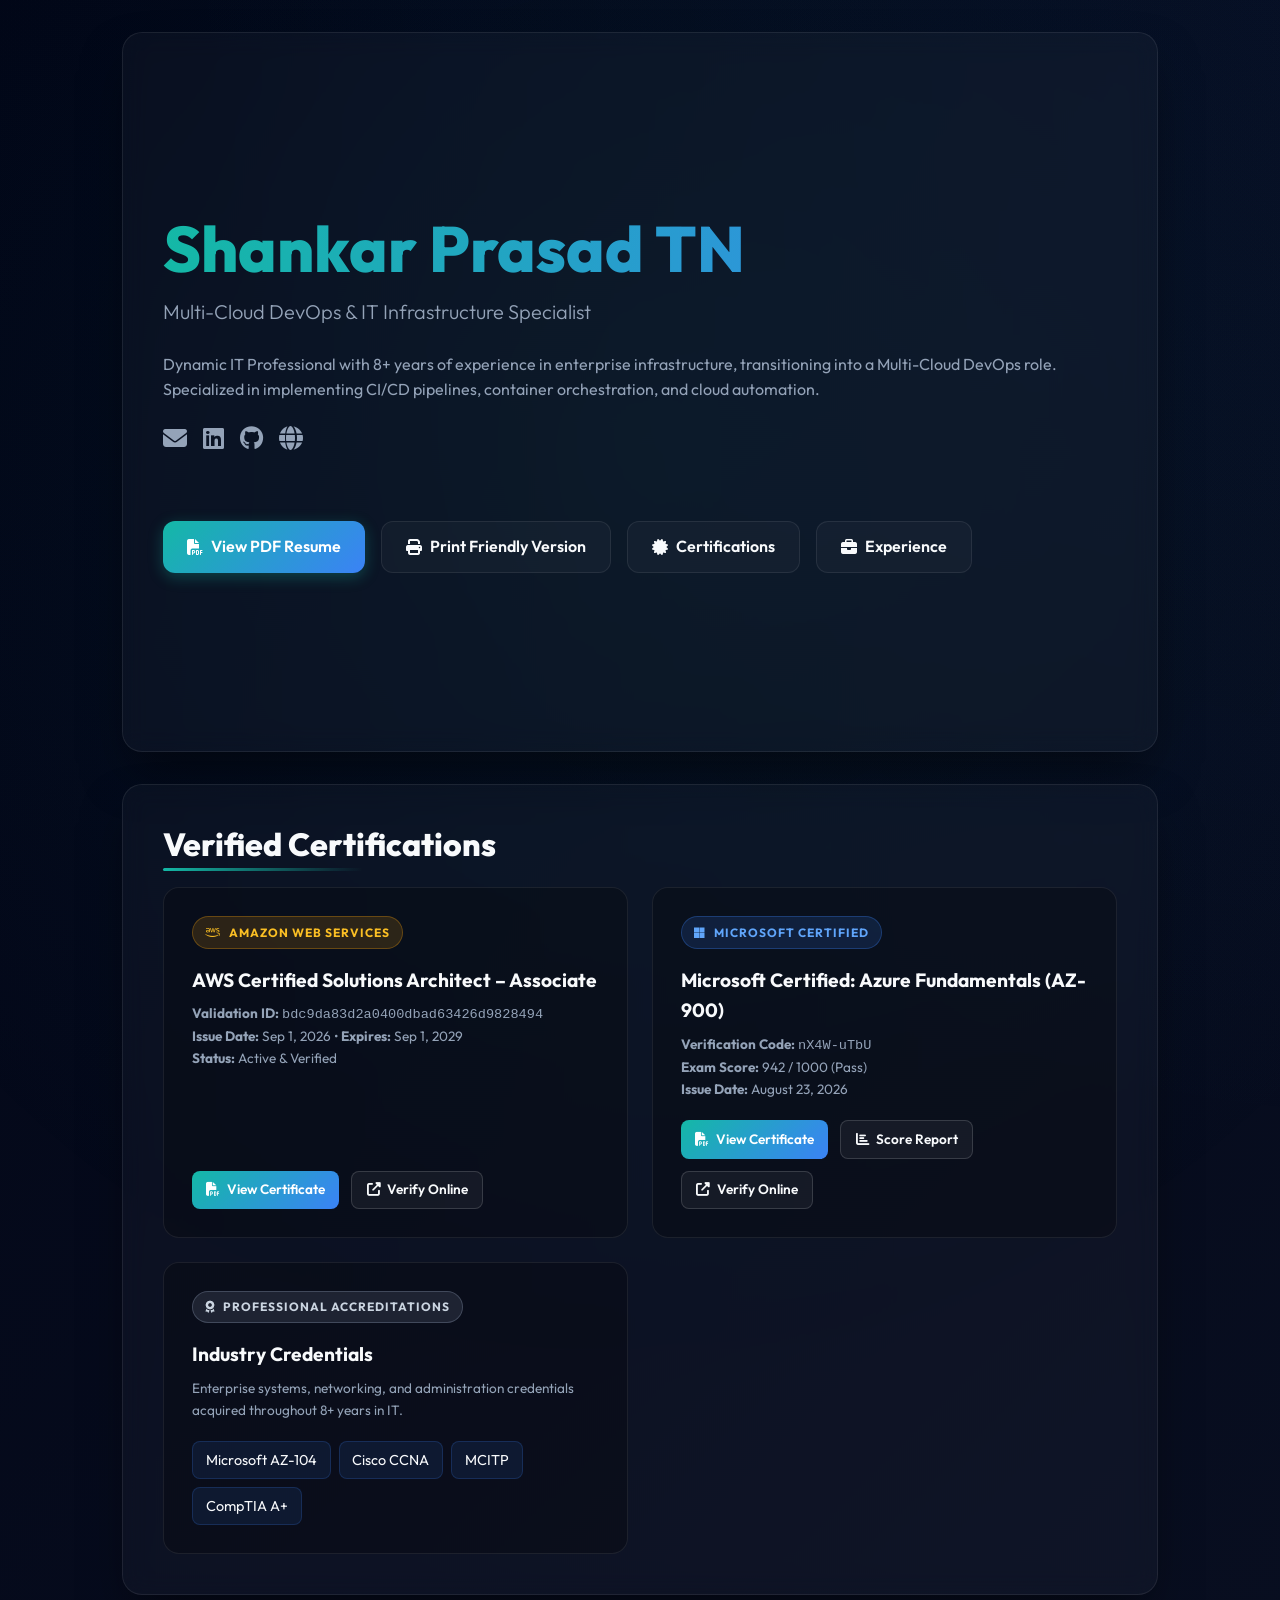
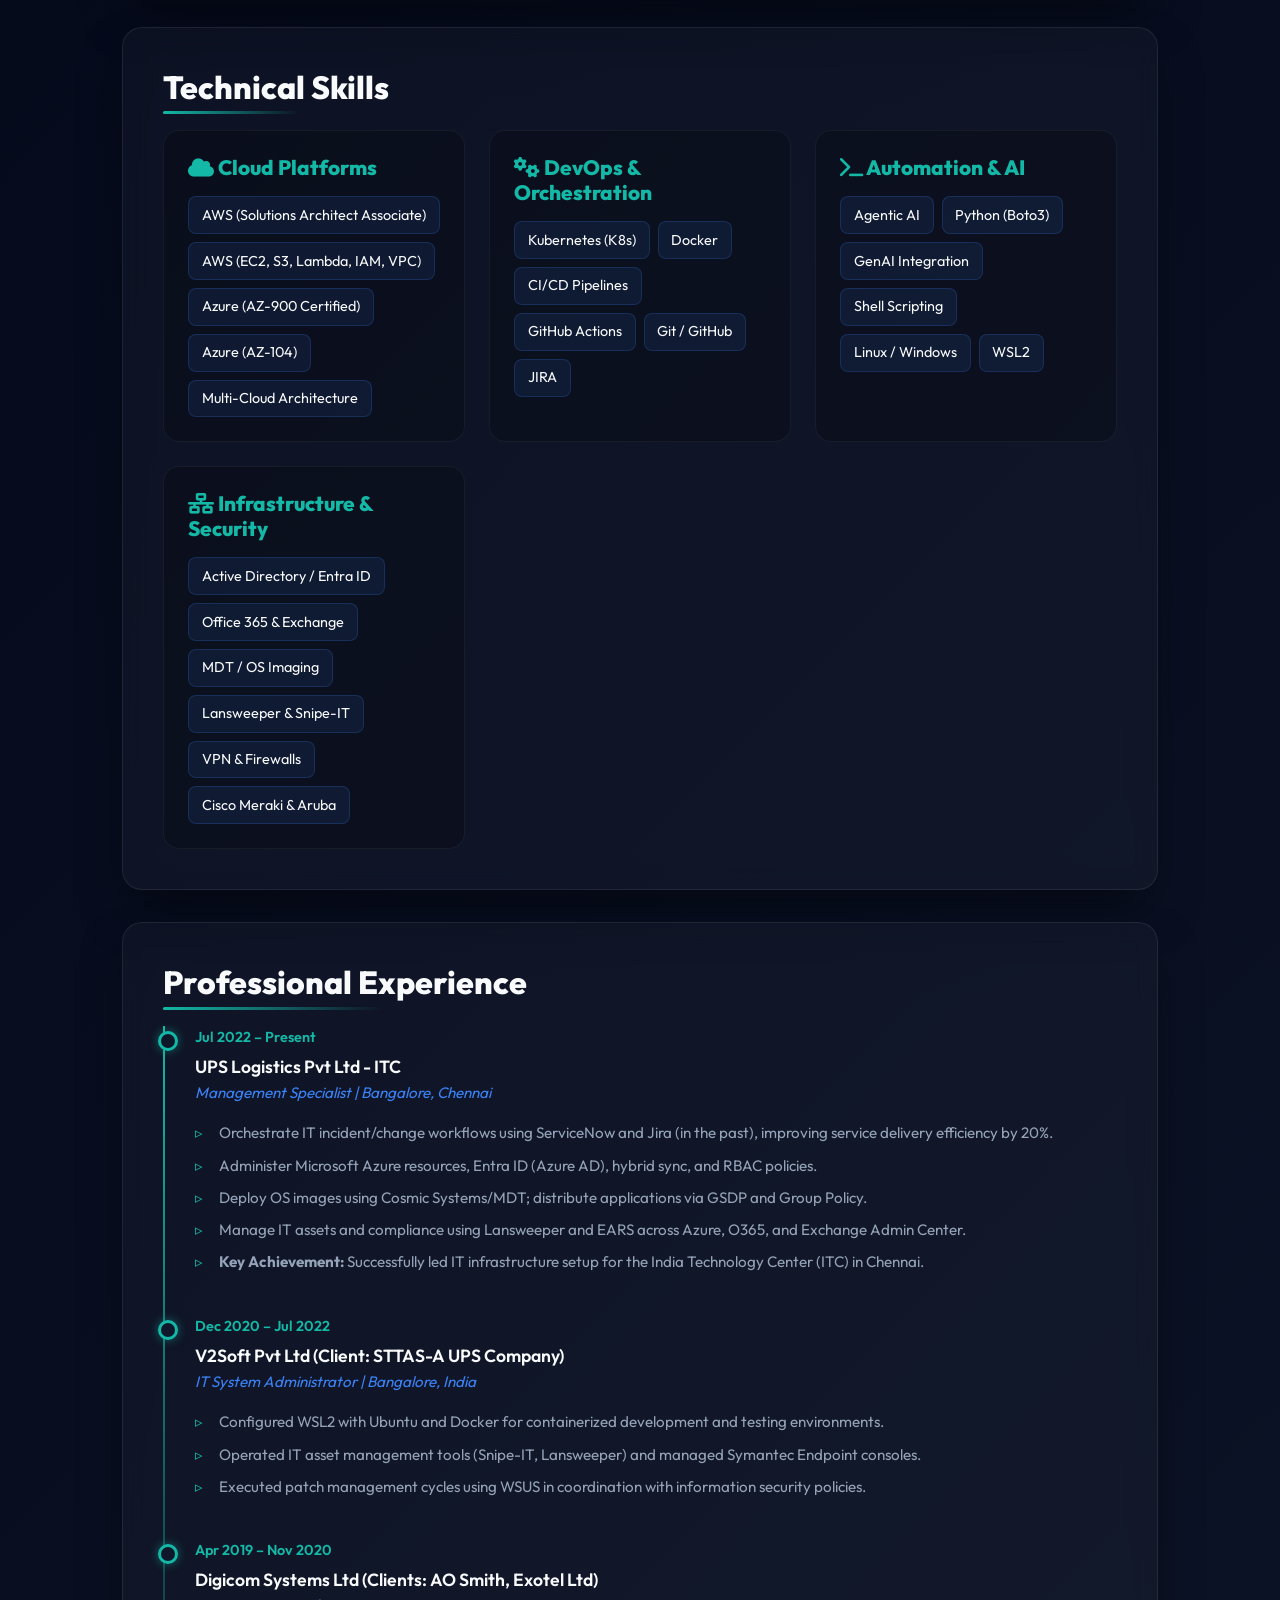
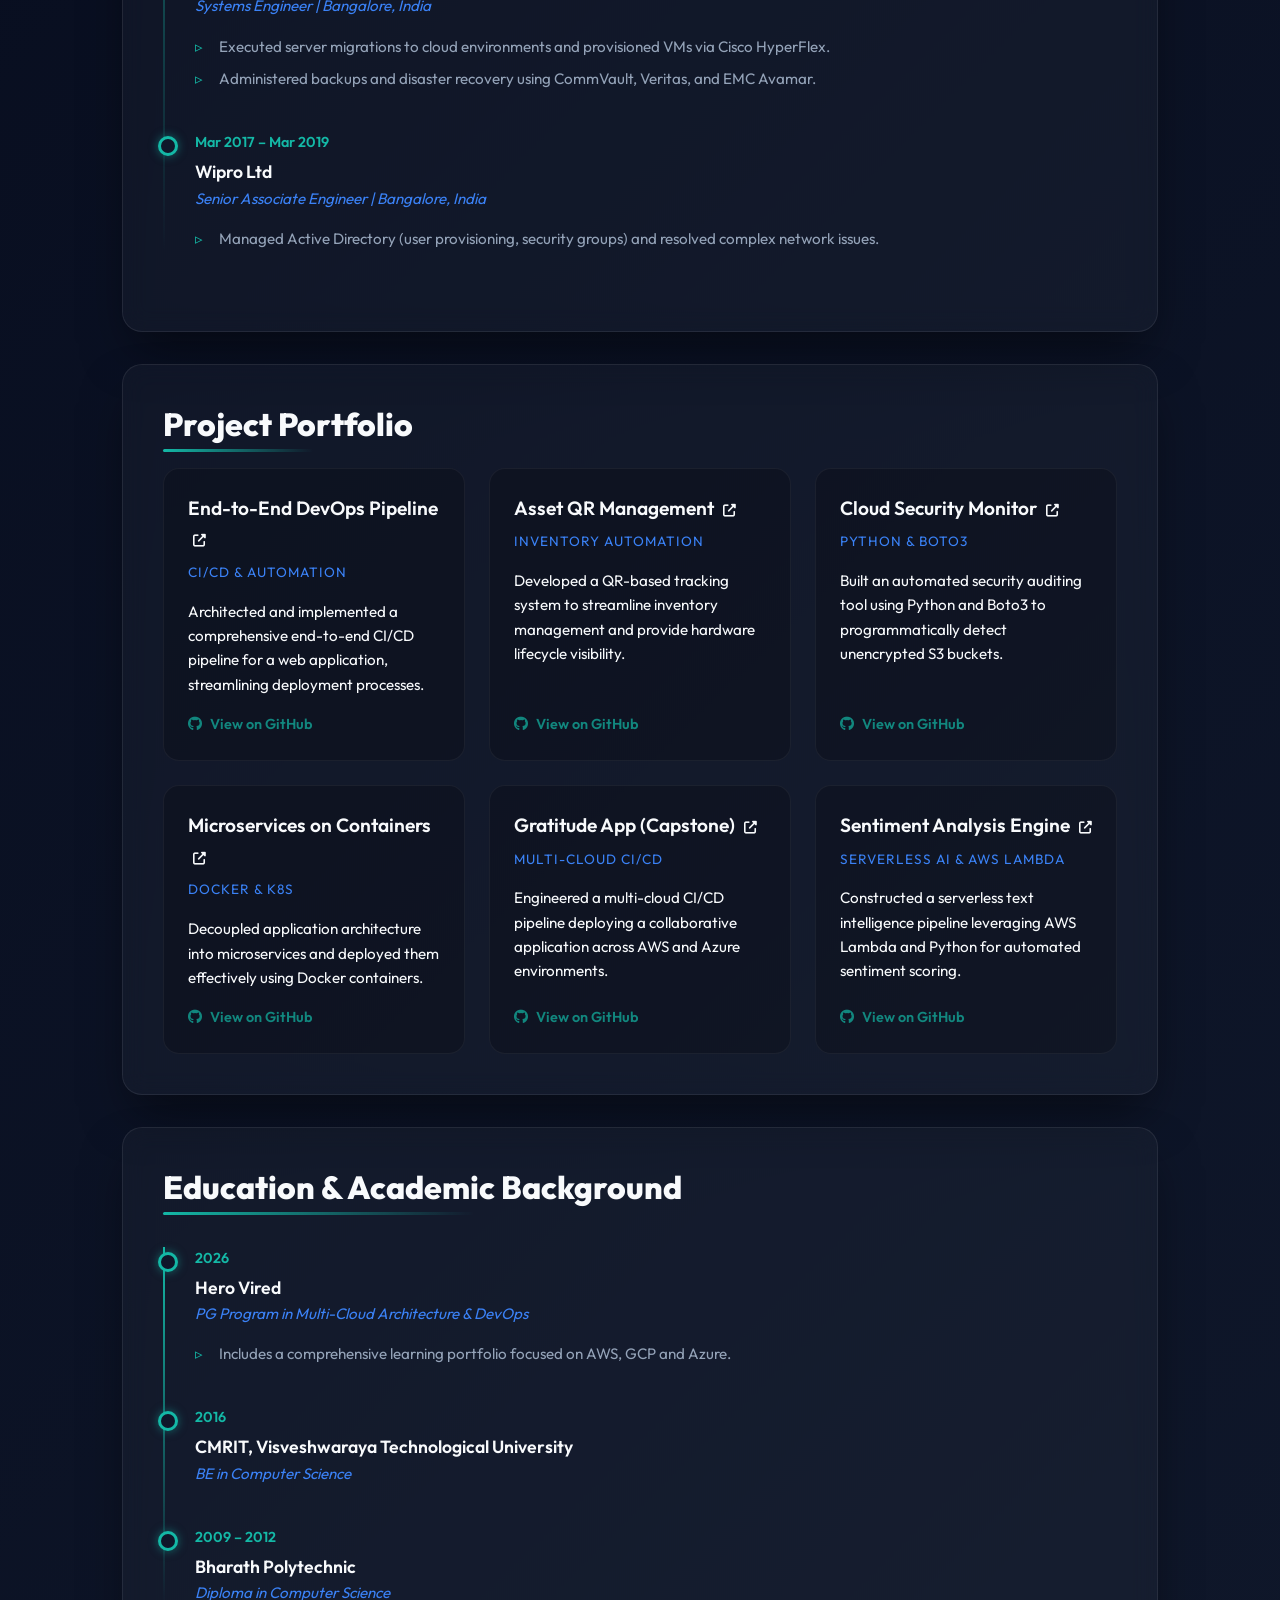
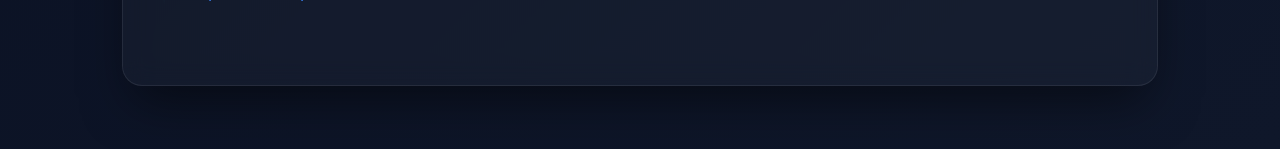
==== commit 6720270e: "Refactor certifications into dedicated sections across PDF resume, printable resume, and website" ====
--- a/index.html
+++ b/index.html
@@ -82,6 +82,9 @@
                         <a href="AZ900%20Microsoft%20Azure%20Fundamentals.pdf" target="_blank" class="btn-sm btn-sm-outline">
                             <i class="fas fa-chart-bar"></i> Score Report
                         </a>
+                        <a href="https://verify.certiport.com" target="_blank" class="btn-sm btn-sm-outline">
+                            <i class="fas fa-external-link-alt"></i> Verify Online
+                        </a>
                     </div>
                 </div>
 
